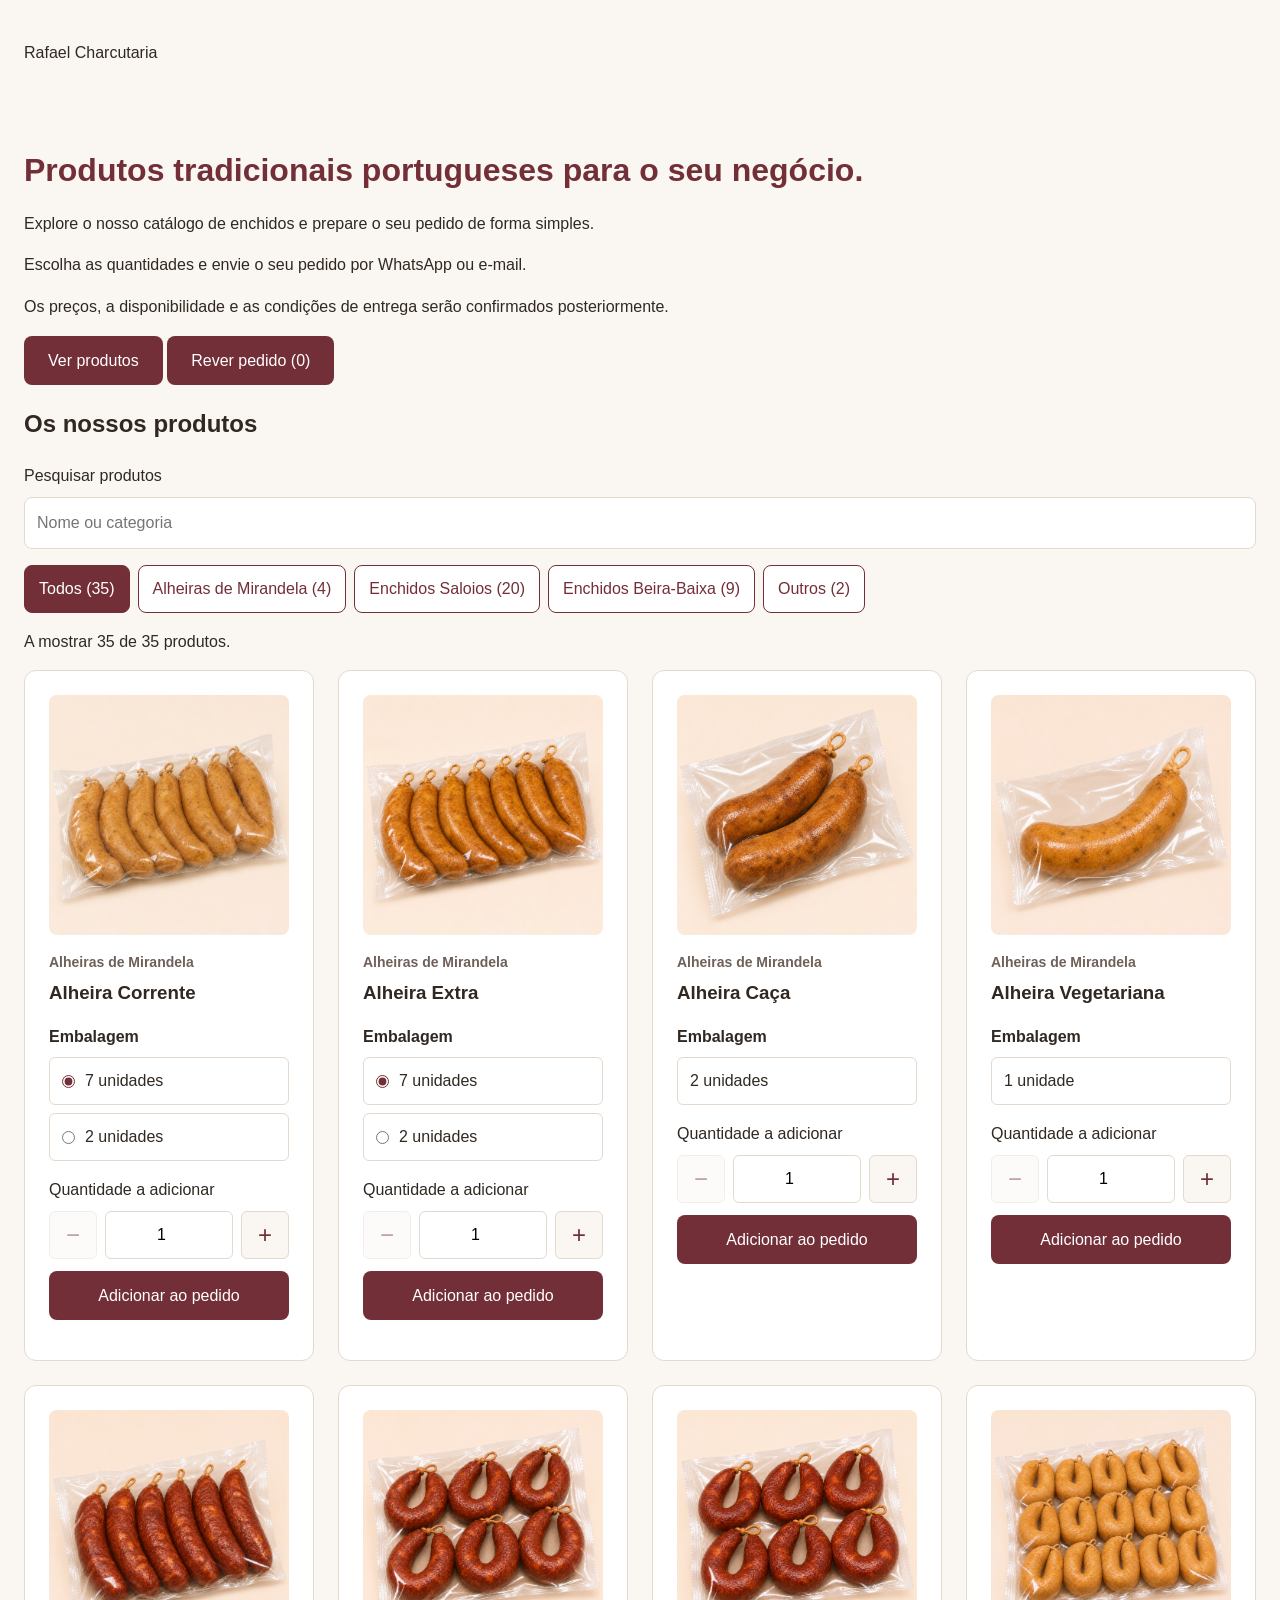
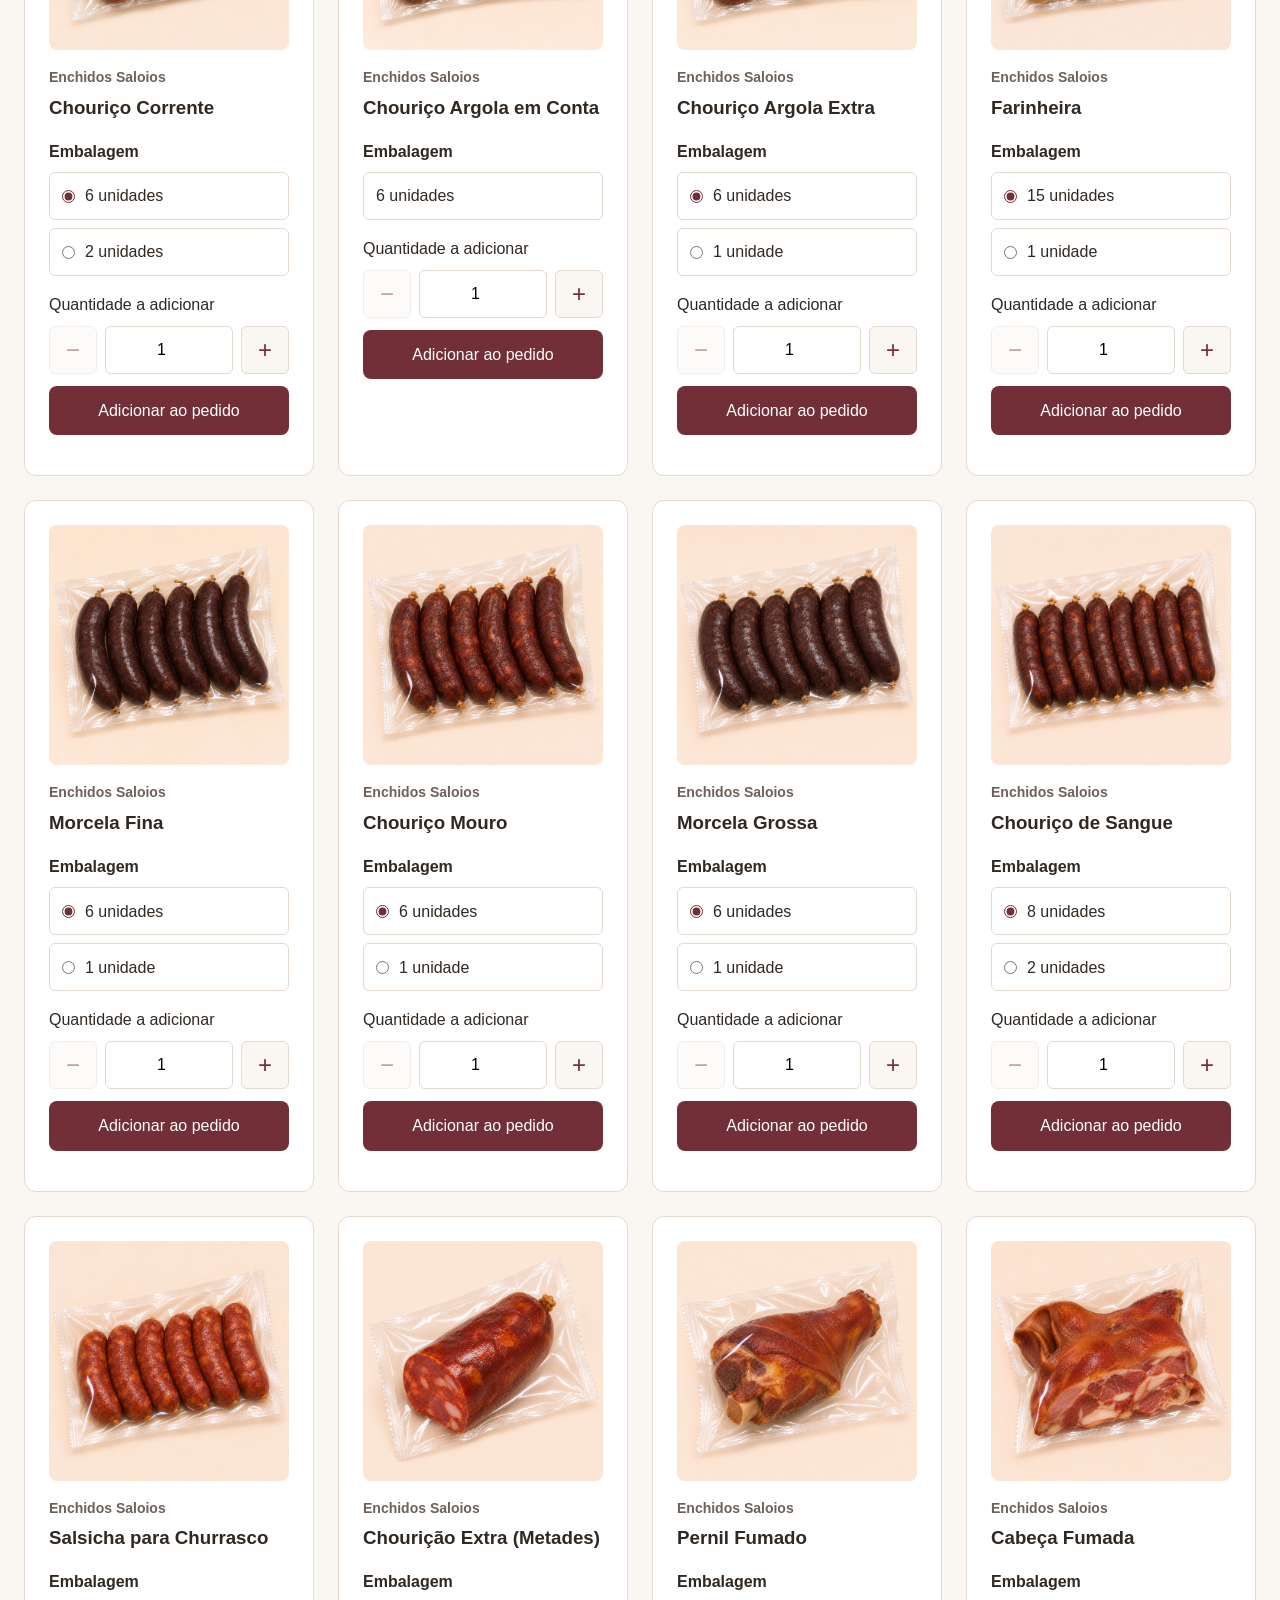
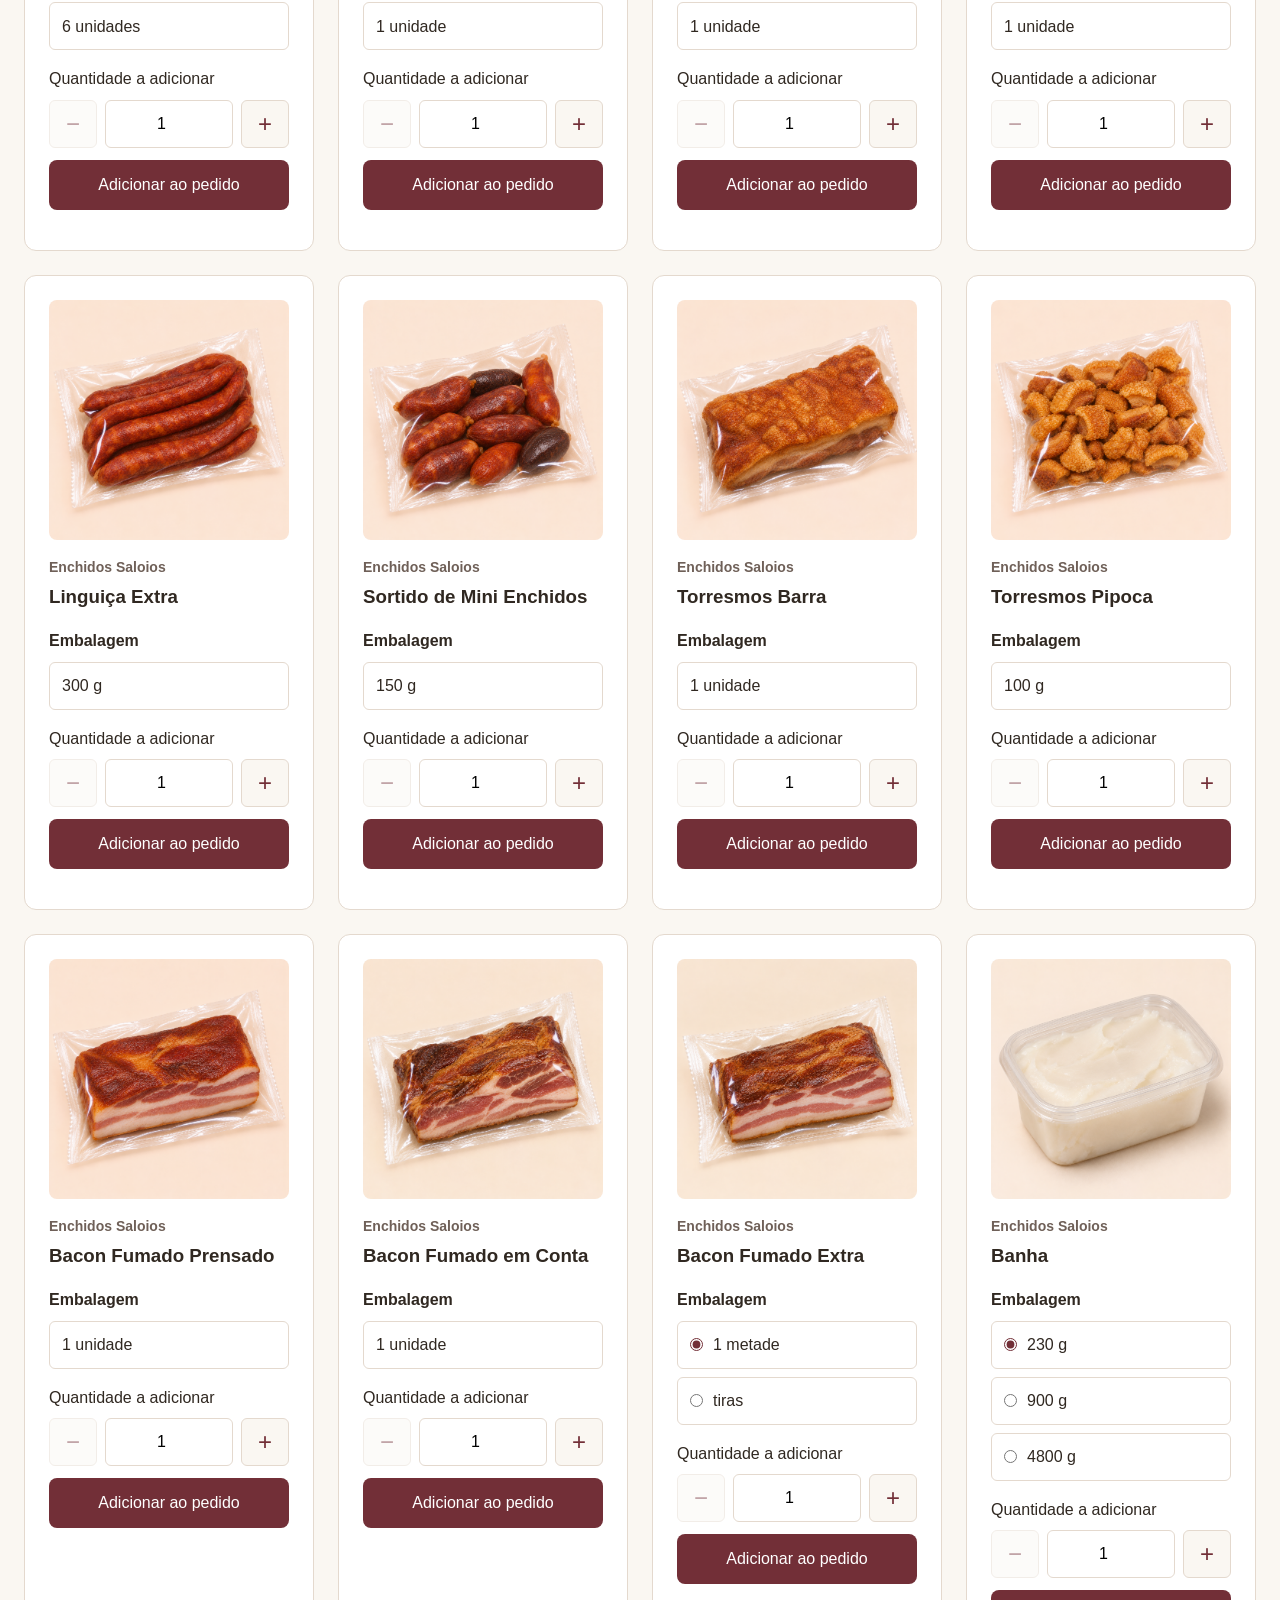
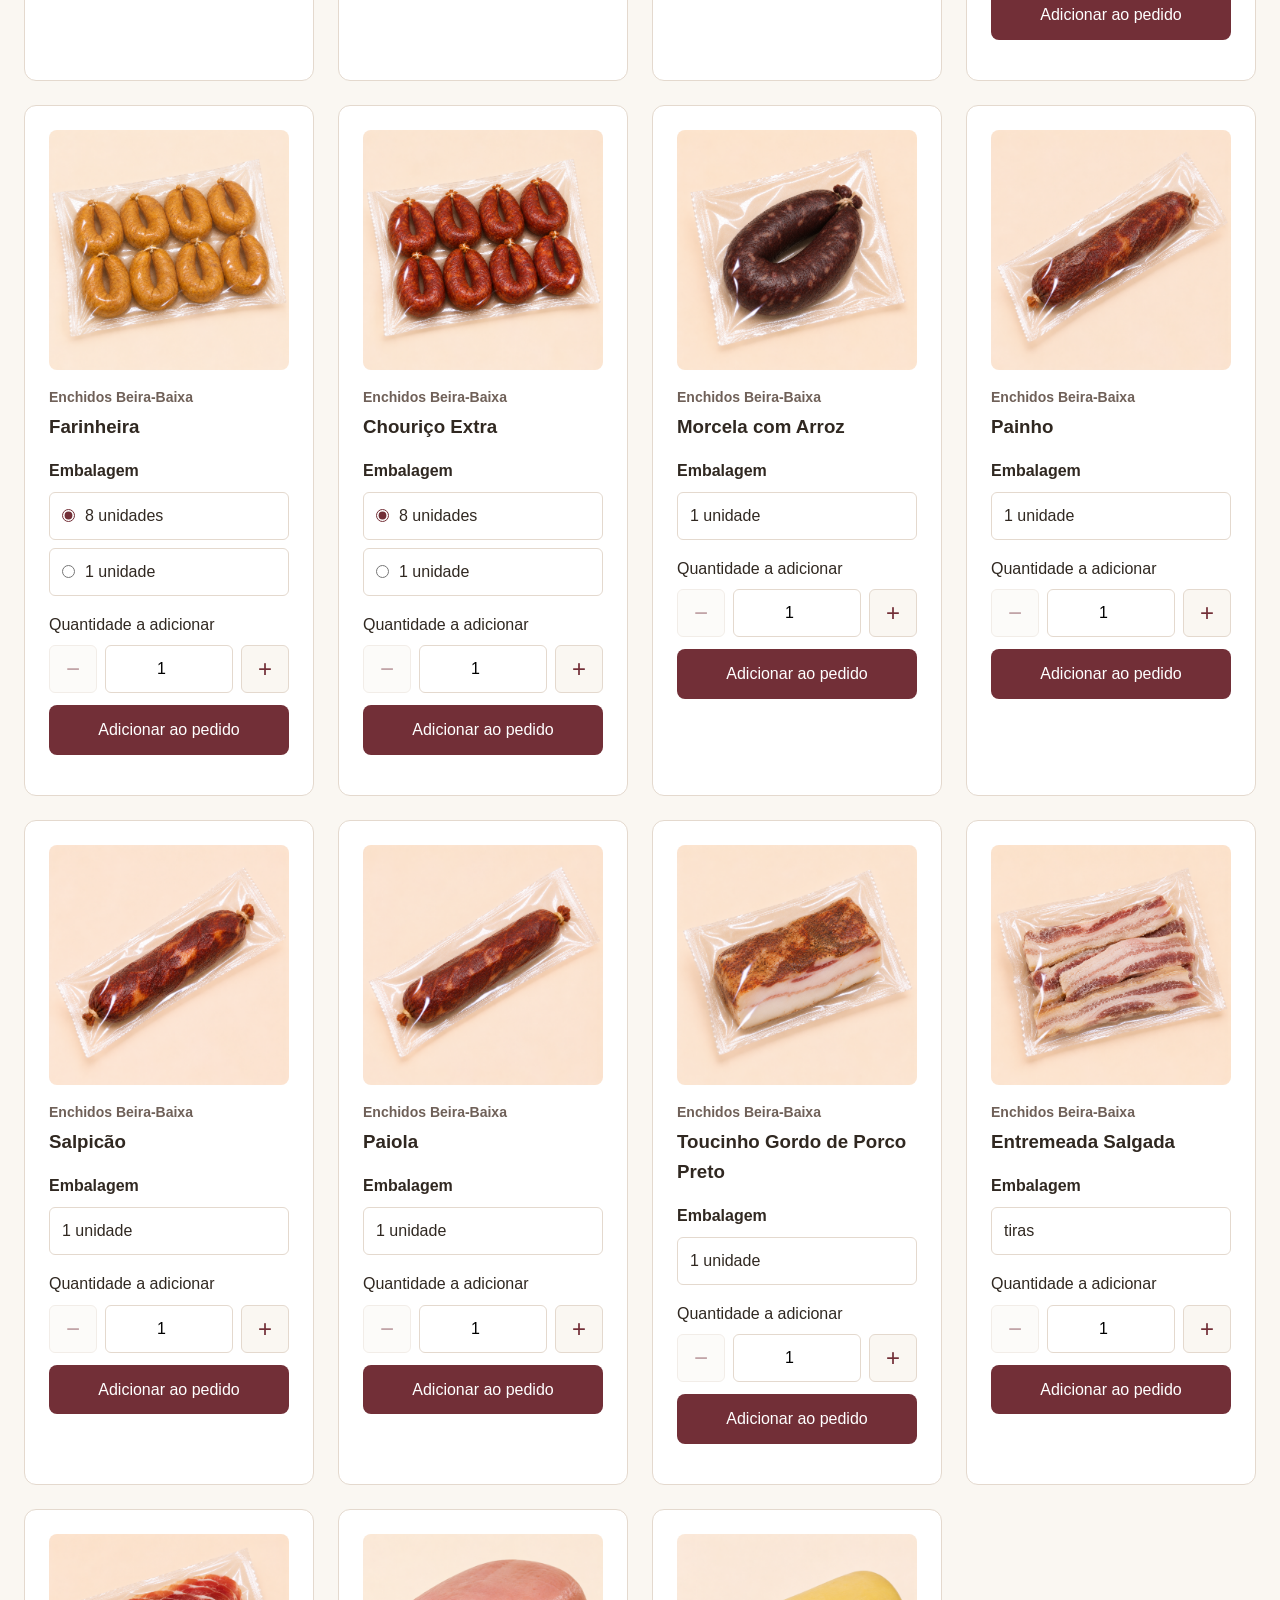
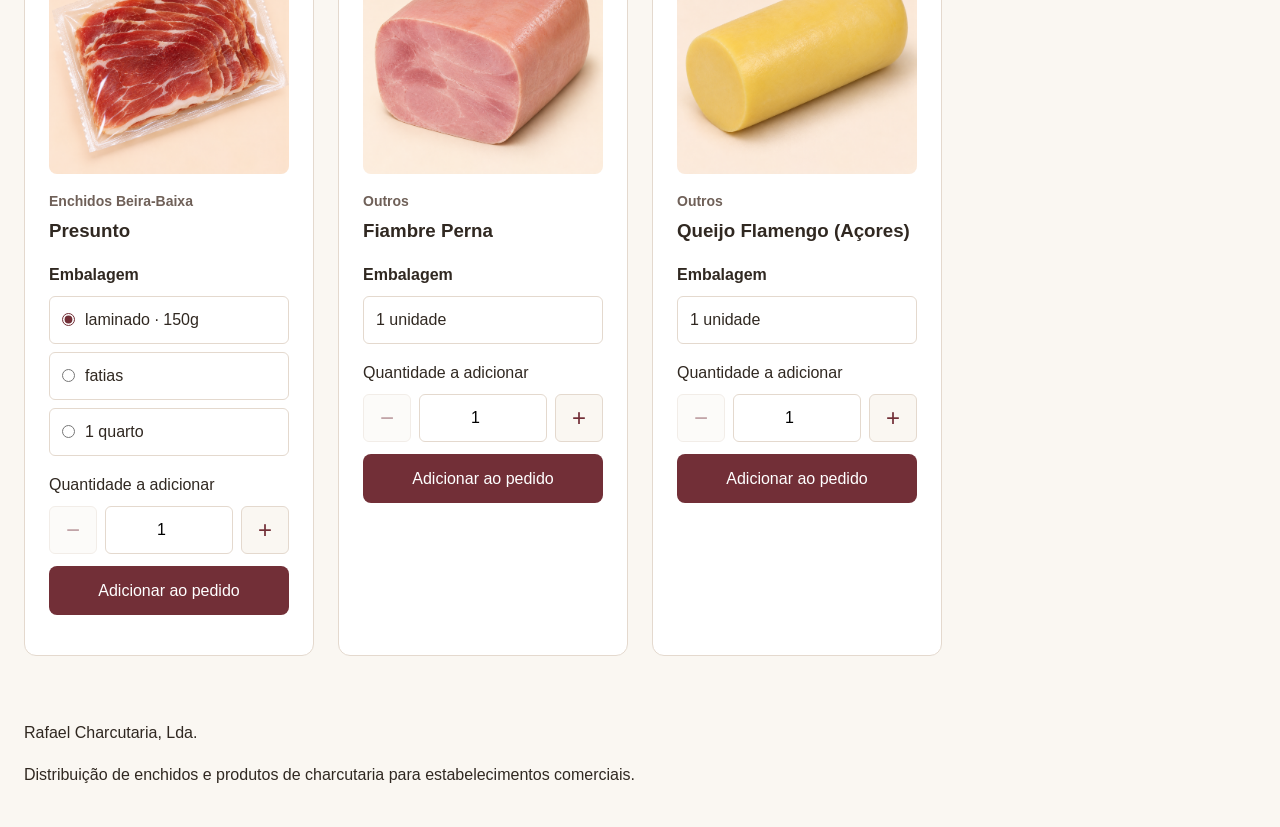
==== index.html @ 8f87527b "add initial product catalogue and cart Add product search, category filters, packaging selection, an" ====
<!DOCTYPE html>
<html lang="pt-PT">
	<head>
		<meta charset="UTF-8">
		<meta name="viewport" content="width=device-width, initial-scale=1">

		<title>Rafael Charcutaria</title>

		<link rel="stylesheet" href="style.css">
		<script src="main.js" defer></script>
	</head>

	<body>
		<header>
			<p>Rafael Charcutaria</p>
		</header>

		<main>
			<h1>Produtos tradicionais portugueses para o seu negócio.</h1>

			<p>
				Explore o nosso catálogo de enchidos e prepare
				o seu pedido de forma simples.
			</p>

			<p>Escolha as quantidades e envie o seu pedido por WhatsApp ou e-mail.</p>
			<p>Os preços, a disponibilidade e as condições de entrega serão confirmados posteriormente.</p>

			<a class="button" href="#produtos">Ver produtos</a>
			<a id="cart-link" class="button" href="cart.html">Rever pedido</a>

			<section id="produtos">
				<h2>Os nossos produtos</h2>

				<div class="catalogue-search">
					<label for="product-search">Pesquisar produtos</label>
					<input
						id="product-search"
						type="search"
						placeholder="Nome ou categoria"
					>
				</div>

				<div
					id="category-filters"
					class="category-filters"
					role="group"
					aria-label="Categorias de produtos"
				>
					<button type="button" data-category="" aria-pressed=true>
						Todos
					</button>
					<button type="button" data-category="Alheiras de Mirandela" aria-pressed=false>
						Alheiras de Mirandela
					</button>
					<button type="button" data-category="Enchidos Saloios" aria-pressed=false>
						Enchidos Saloios
					</button>
					<button type="button" data-category="Enchidos Beira-Baixa" aria-pressed=false>
						Enchidos Beira-Baixa
					</button>
					<button type="button" data-category="Outros" aria-pressed=false>
						Outros
					</button>
				</div>

				<p id="catalogue-results" role="status"></p>

				<p id="cart-feedback" role="status"></p>

				<div class="product-grid">
					<template id="product-card-template">
						<article class="product-card">
							<img width="1254" height="1254">

							<p class="product-category"></p>
							<h3></h3>

							<fieldset class="product-formats">
								<legend>Embalagem</legend>
								<div class="format-options"></div>
							</fieldset>

							<div class="product-actions">
								<div class="quantity-control">
									<label for="quantidade-produto">Quantidade a adicionar</label>

									<div class="quantity-stepper">
										<button
											class="quantity-button quantity-decrease"
											type="button"
											aria-label="Diminuir quantidade"
										>
											−
										</button>

										<input
											id="quantidade-produto"
											type="number"
											min="1"
											step="1"
											value="1"
											required
										>

										<button
											class="quantity-button quantity-increase"
											type="button"
											aria-label="Aumentar quantidade"
										>
											+
										</button>
									</div>
								</div>

								<button
									class="button add-to-cart"
									type="button"
									disabled
								>
									Adicionar ao pedido
								</button>
							</div>

							<p class="product-feedback" role="status"></p>
						</article>
					</template>
				</div>
			</section>
		</main>

		<footer>
			<p>Rafael Charcutaria, Lda.</p>
			<p>
				Distribuição de enchidos e produtos de charcutaria
				para estabelecimentos comerciais.
			</p>
		</footer>
	</body>
</html>
---- style.css ----
body {
	margin: 0;
	background-color: #faf7f2;
	color: #302821;
	font-family: Arial, sans-serif;
	line-height: 1.6;
}

header,
main,
footer {
	padding: 24px;
}

h1 {
	color: #722f37;
	line-height: 1.2;
}

.button {
	display: inline-block;
	padding: 12px 24px;
	background-color: #722f37;
	color: #ffffff;
	border-radius: 8px;
	text-decoration: none;
	border: none;
	font: inherit;
	cursor: pointer;
}

.button:not(:disabled):hover {
	background-color: #57232a;
}

.button:focus-visible {
	outline: 3px solid #722f37;
	outline-offset: 4px;
}

.button:disabled {
	opacity: 0.5;
	cursor: default;
}

.catalogue-search {
	margin: 16px 0;
}

.catalogue-search label {
	display: block;
	margin-bottom: 8px;
}

#product-search {
	box-sizing: border-box;
	width: 100%;
	padding: 12px;
	border: 1px solid #e4d9ce;
	border-radius: 8px;
	background-color: #ffffff;
	color: inherit;
	font: inherit;
}

.category-filters {
	display: flex;
	flex-wrap: wrap;
	gap: 8px;
}

.category-filters button {
	min-height: 48px;
	padding: 8px 14px;
	border: 1px solid #722f37;
	border-radius: 8px;
	background-color: #ffffff;
	color: #722f37;
	font: inherit;
	cursor: pointer;
}

.category-filters button[aria-pressed="true"] {
	background-color: #722f37;
	color: #ffffff;
}

.category-filters button:focus-visible,
#product-search:focus-visible {
	outline: 3px solid #722f37;
	outline-offset: 3px;
}

.product-card[hidden] {
	display:none;
}

.product-grid {
	display: grid;
	gap: 24px;
	grid-template-columns: repeat(auto-fit, minmax(240px, 1fr));
}

.product-card {
	padding: 24px;
	background-color: #ffffff;
	border: 1px solid #e4d9ce;
	border-radius: 12px;
}

.product-card img {
	display: block;
	width: 100%;
	height: auto;
	border-radius: 8px;
}

.product-category {
	margin: 16px 0 4px;
	color: #6f6058;
	font-size: 14px;
	font-weight: 600;
}

.product-card h3 {
	margin: 0 0 8px;
}

.product-formats {
	margin: 16px 0;
	padding: 0;
	border: none;
}

.product-formats legend {
	margin-bottom: 8px;
	padding: 0;
	font-weight: 600;
}

.format-options {
	display: grid;
	gap: 8px;
}

.format-option {
	display: flex;
	align-items: center;
	gap: 10px;
	min-height: 48px;
	padding: 8px 12px;
	box-sizing: border-box;
	border: 1px solid #e4d9ce;
	border-radius: 6px;
}

label.format-option {
	cursor: pointer;
}

.format-option input {
	margin: 0;
	flex-shrink: 0;
	accent-color: #722f37;
}

.product-actions {
	margin-top: 16px;
}

.quantity-control label {
	display: block;
	margin-bottom: 8px;
}

.quantity-stepper {
	display: flex;
	align-items: center;
	gap: 8px;
}

.quantity-button {
	width: 48px;
	height: 48px;
	flex-shrink: 0;
	border: 1px solid #e4d9ce;
	border-radius: 6px;
	background-color: #faf7f2;
	color: #722f37;
	font-size: 24px;
	cursor: pointer;
}

.quantity-button:disabled {
	opacity: 0.45;
	cursor: default;
}

.quantity-control input {
	box-sizing: border-box;
	flex: 1;
	min-width: 0;
	height: 48px;
	padding: 8px;
	border: 1px solid #e4d9ce;
	border-radius: 6px;
	font: inherit;
	text-align: center;
	appearance: textfield;
}

.add-to-cart {
	width: 100%;
	margin-top: 12px;
}

.order-summary {
	margin-top: 48px;
	padding: 24px;
	background-color: #ffffff;
	border: 1px solid #e4d9ce;
	border-radius: 12px;
}

.order-summary li {
	margin-bottom: 12px;
}

#order-items {
	list-style: none;
	padding: 0;
	margin: 24px 0;
}

.order-item {
	display: grid;
	grid-template-columns: 64px minmax(0, 1fr);
	gap: 16px;
	padding-bottom: 16px;
	border-bottom: 1px solid #e4d9ce;
}

.order-image {
	width: 64px;
	height: 64px;
	object-fit: contain;
	border-radius: 8px;
}

.order-details h2 {
	margin: 0 0 4px;
	font-size: 18px;
}

.order-details p {
	margin: 0 0 8px;
}

.order-category {
	color: #6f6058;
	font-size: 14px;
}

.order-remove {
	min-height: 14px;
	padding: 8px 12px;
	border: 1px solid #722f37;
	border-radius: 6px;
	background-color: #ffffff;
	color: #722f37;
	font: inherit;
	cursor: pointer;
}
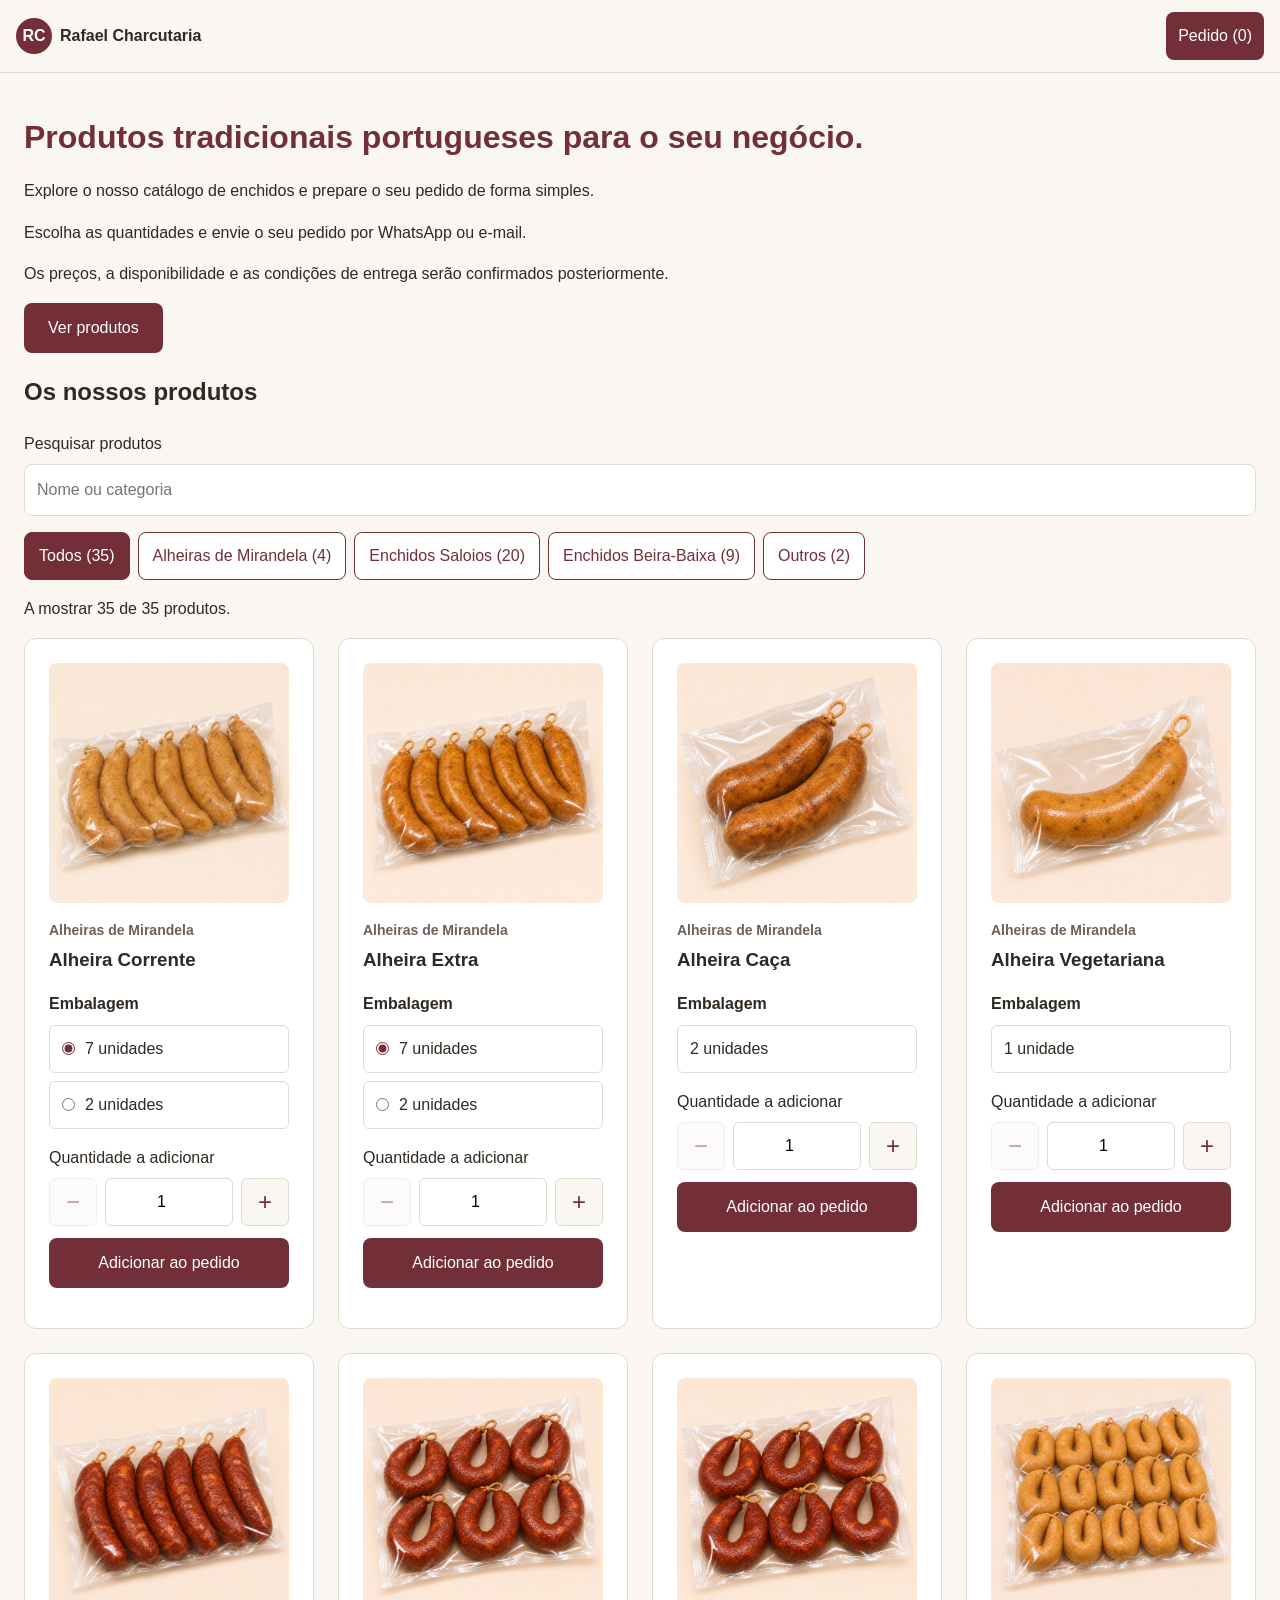
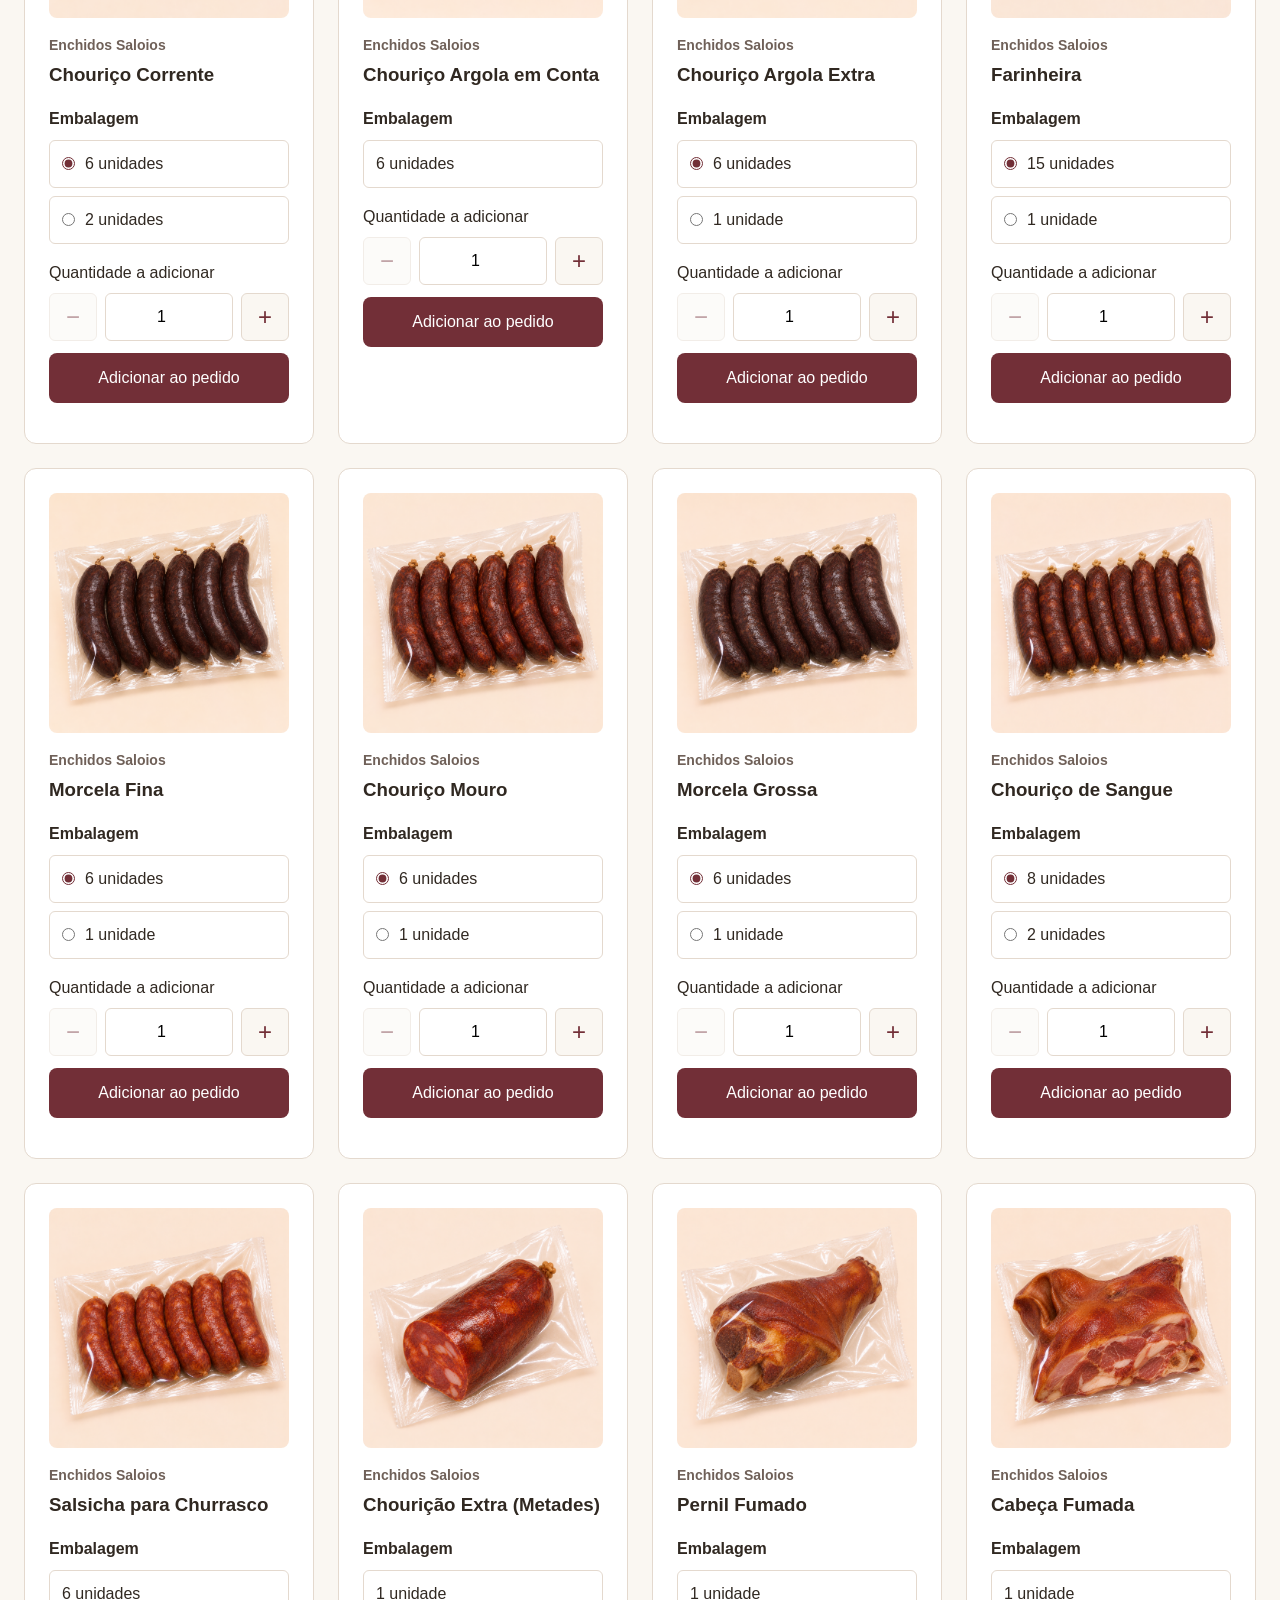
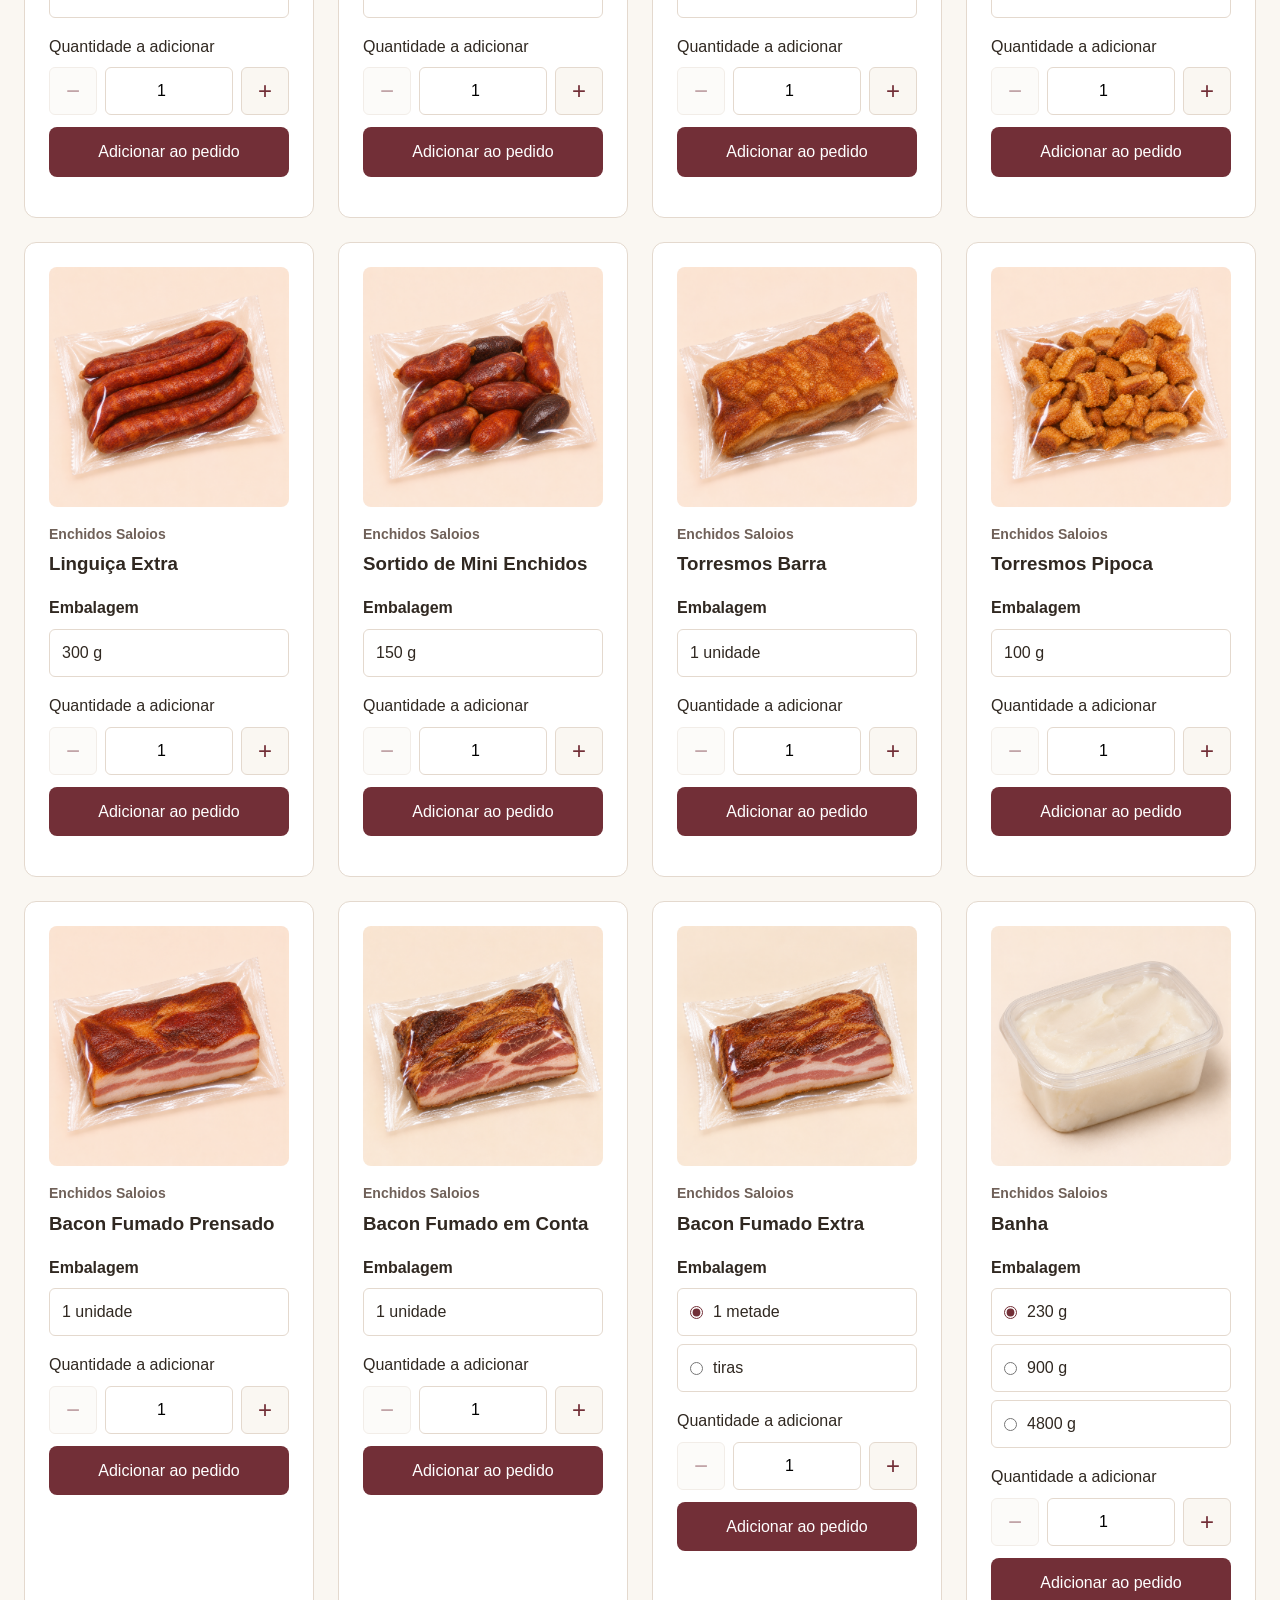
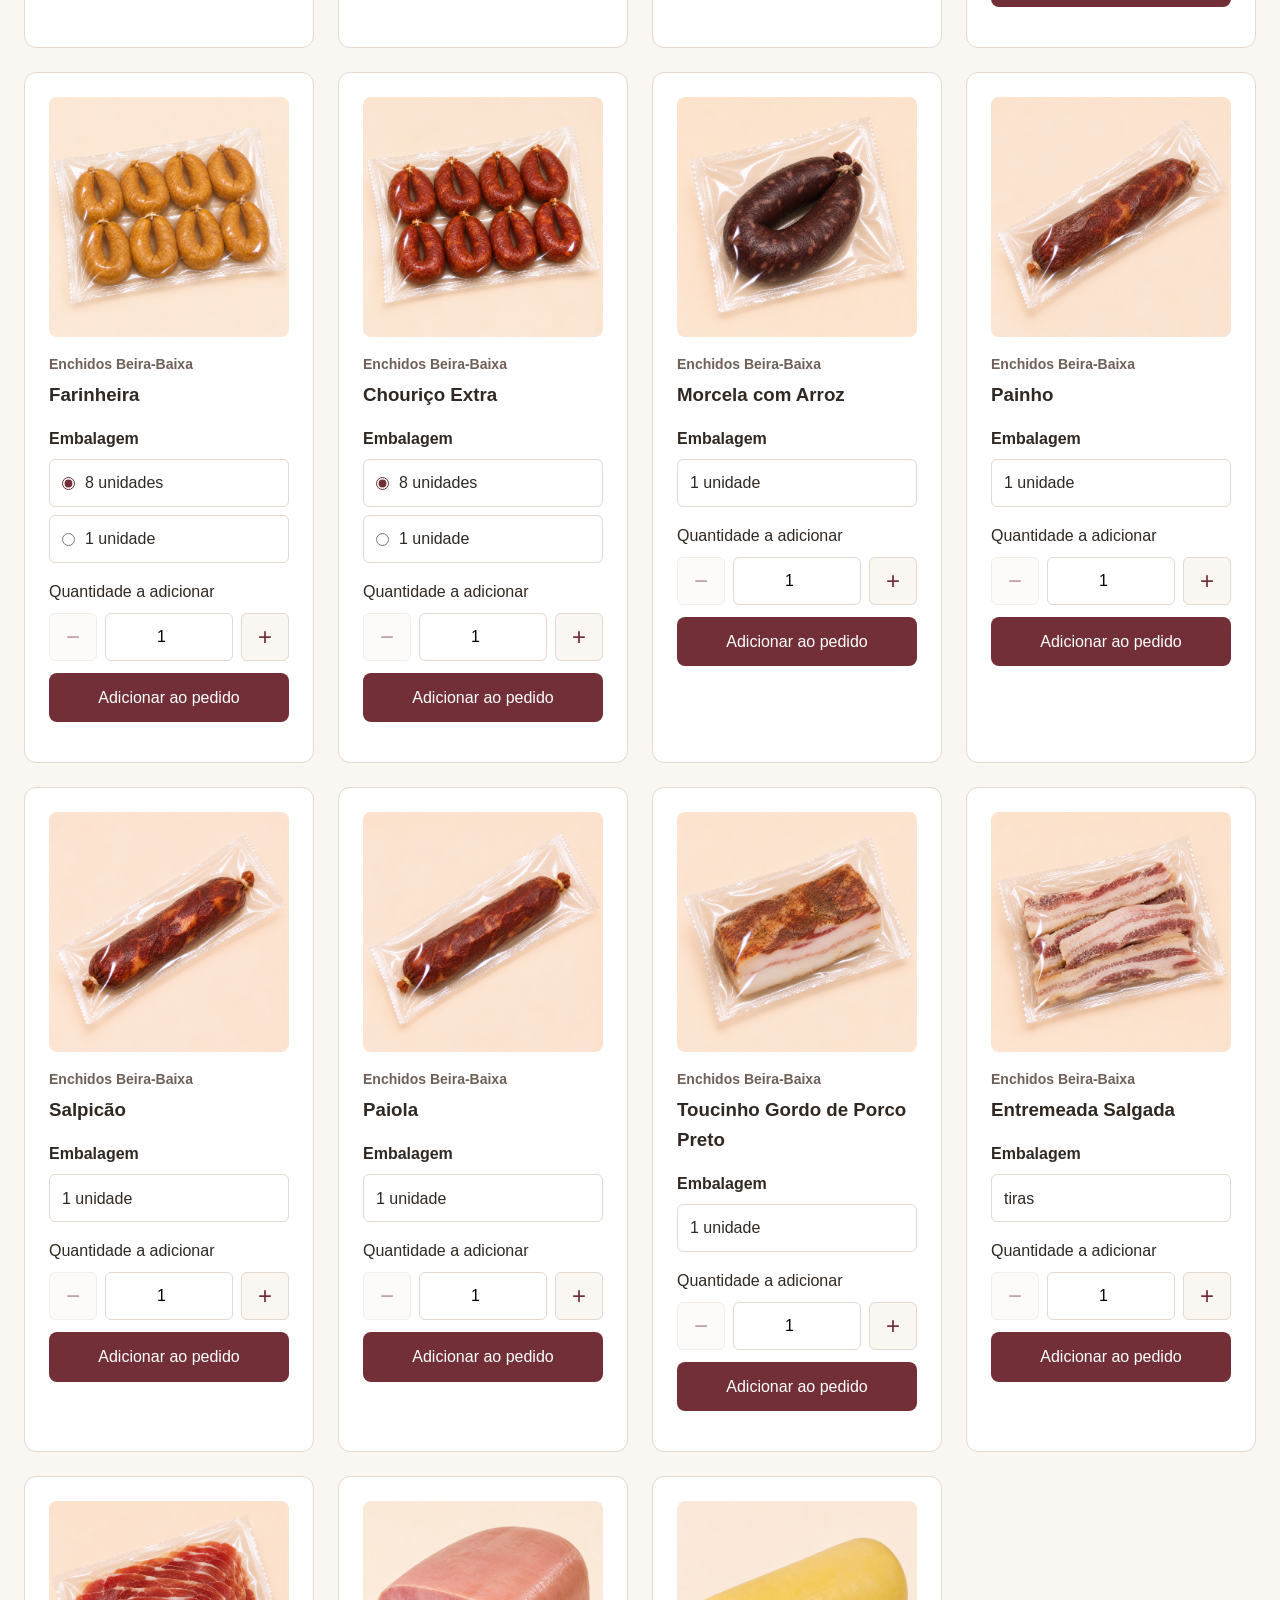
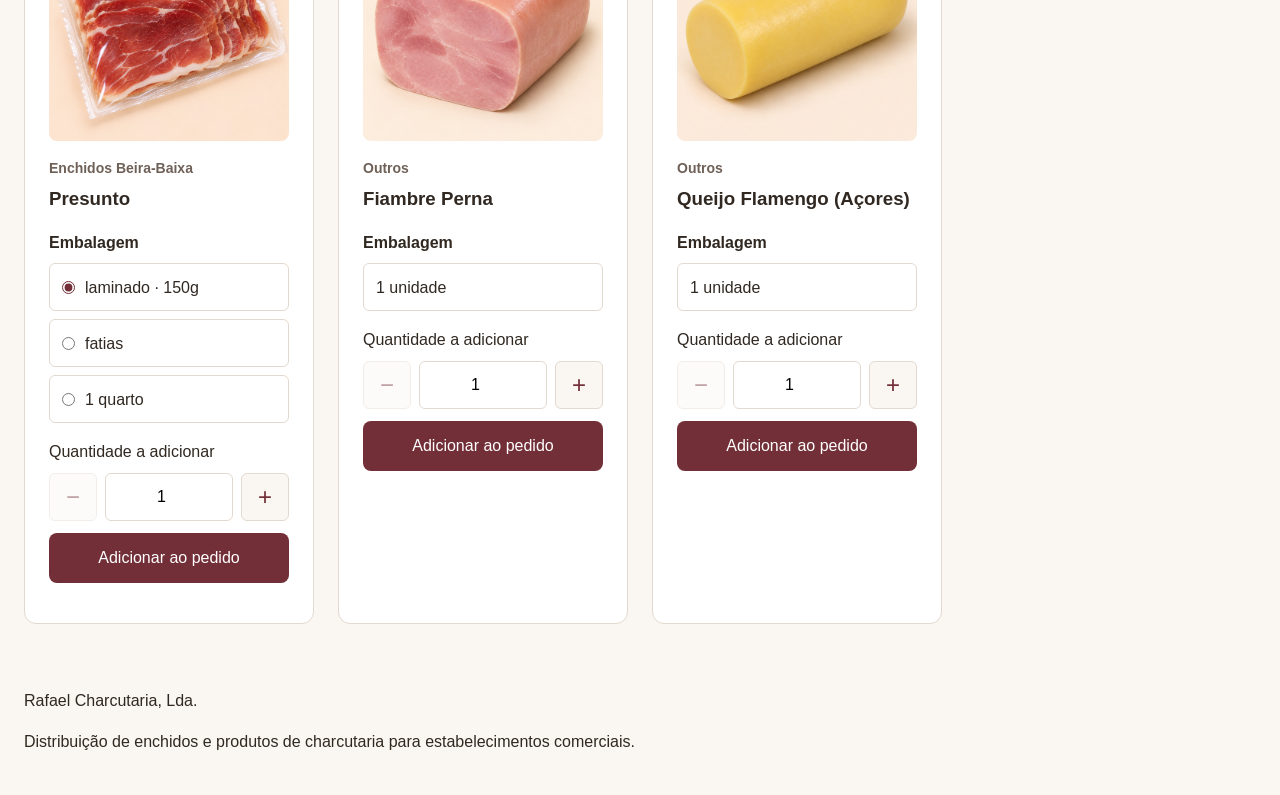
==== commit e66aea5a: "add sticky header Add a shared sticky header with homepage navigation and order counter." ====
--- a/index.html
+++ b/index.html
@@ -10,9 +10,16 @@
 		<script src="main.js" defer></script>
 	</head>
 
-	<body>
-		<header>
-			<p>Rafael Charcutaria</p>
+	<body id="top">
+		<header class="site-header">
+			<a class="site-brand" href="#top">
+				<span class="brand-mark" aria-hidden="true">RC</span>
+				<span>Rafael Charcutaria</span>
+			</a>
+
+			<a id="cart-link" class="button header-cart" href="cart.html">
+				Pedido
+			</a>
 		</header>
 
 		<main>
@@ -27,7 +34,6 @@
 			<p>Os preços, a disponibilidade e as condições de entrega serão confirmados posteriormente.</p>
 
 			<a class="button" href="#produtos">Ver produtos</a>
-			<a id="cart-link" class="button" href="cart.html">Rever pedido</a>
 
 			<section id="produtos">
 				<h2>Os nossos produtos</h2>
--- a/style.css
+++ b/style.css
@@ -43,6 +43,66 @@
 	cursor: default;
 }
 
+.site-header {
+	position: sticky;
+	top: 0;
+	z-index: 20;
+	display: flex;
+	align-items: center;
+	justify-content: space-between;
+	gap: 12px;
+	padding: 12px 16px;
+	background-color: #faf7f2;
+	border-bottom: 1px solid #e4d9ce;
+}
+
+.site-brand {
+	display: flex;
+	align-items: center;
+	gap: 8px;
+	min-width: 0;
+	color: #302821;
+	font-weight: 700;
+	line-height: 1.2;
+	text-decoration: none;
+}
+
+.brand-mark {
+	display: grid;
+	place-items: center;
+	width: 36px;
+	height: 36px;
+	flex-shrink: 0;
+	border-radius: 50%;
+	background-color: #722f37;
+	color: #ffffff;
+}
+
+.header-cart {
+	display: inline-flex;
+	align-items: center;
+	min-height: 48px;
+	box-sizing: border-box;
+	padding: 10px 12px;
+	flex-shrink: 0;
+	white-space: nowrap;
+}
+
+.header-cart[aria-current="page"] {
+	text-decoration: underline;
+	text-underline-offset: 4px;
+}
+
+.site-brand:focus-visible {
+	outline: 3px solid #722f37;
+	outline-offset: 4px;
+}
+
+#produtos,
+#pedido {
+	scroll-margin-top: 96px;
+}
+
 .catalogue-search {
 	margin: 16px 0;
 }
@@ -261,8 +321,36 @@
 	font-size: 14px;
 }
 
+.order-actions {
+	grid-column: 1 / -1;
+	display: flex;
+	flex-wrap: wrap;
+	align-items: flex-end;
+	gap: 12px;
+}
+
+.order-quantity-control {
+	width: 168px;
+}
+
+/*
+ * On wider screens, place image, details and actions in one row.
+ * Narrower screens keep the layout defined above this rule.
+ */
+@media (min-width: 800px) {
+	.order-item {
+		grid-template-columns: 64px minmax(0, 1fr) auto;
+		align-items: center;
+	}
+
+	.order-actions {
+		grid-column: auto;
+		flex-wrap: nowrap;
+	}
+}
+
 .order-remove {
-	min-height: 14px;
+	min-height: 48px;
 	padding: 8px 12px;
 	border: 1px solid #722f37;
 	border-radius: 6px;
@@ -271,3 +359,46 @@
 	font: inherit;
 	cursor: pointer;
 }
+
+.order-form {
+	margin: 32px 0;
+}
+
+.form-field {
+	margin-bottom: 16px;
+}
+
+.form-field label {
+	display: block;
+	margin-bottom: 8px;
+}
+
+.form-field input,
+.form-field textarea {
+	box-sizing: border-box;
+	width: 100%;
+	padding: 12px;
+	border: 1px solid #e4d9ce;
+	border-radius: 8px;
+	background-color: #ffffff;
+	color: inherit;
+	font: inherit;
+}
+
+.form-field textarea {
+	resize:vertical;
+}
+
+.remember-details {
+	display: flex;
+	align-items: center;
+	gap: 10px;
+	min-height: 48px;
+	margin: 16px 0;
+}
+
+.checkout-actions {
+	display: flex;
+	flex-wrap: wrap;
+	gap: 12px;
+}
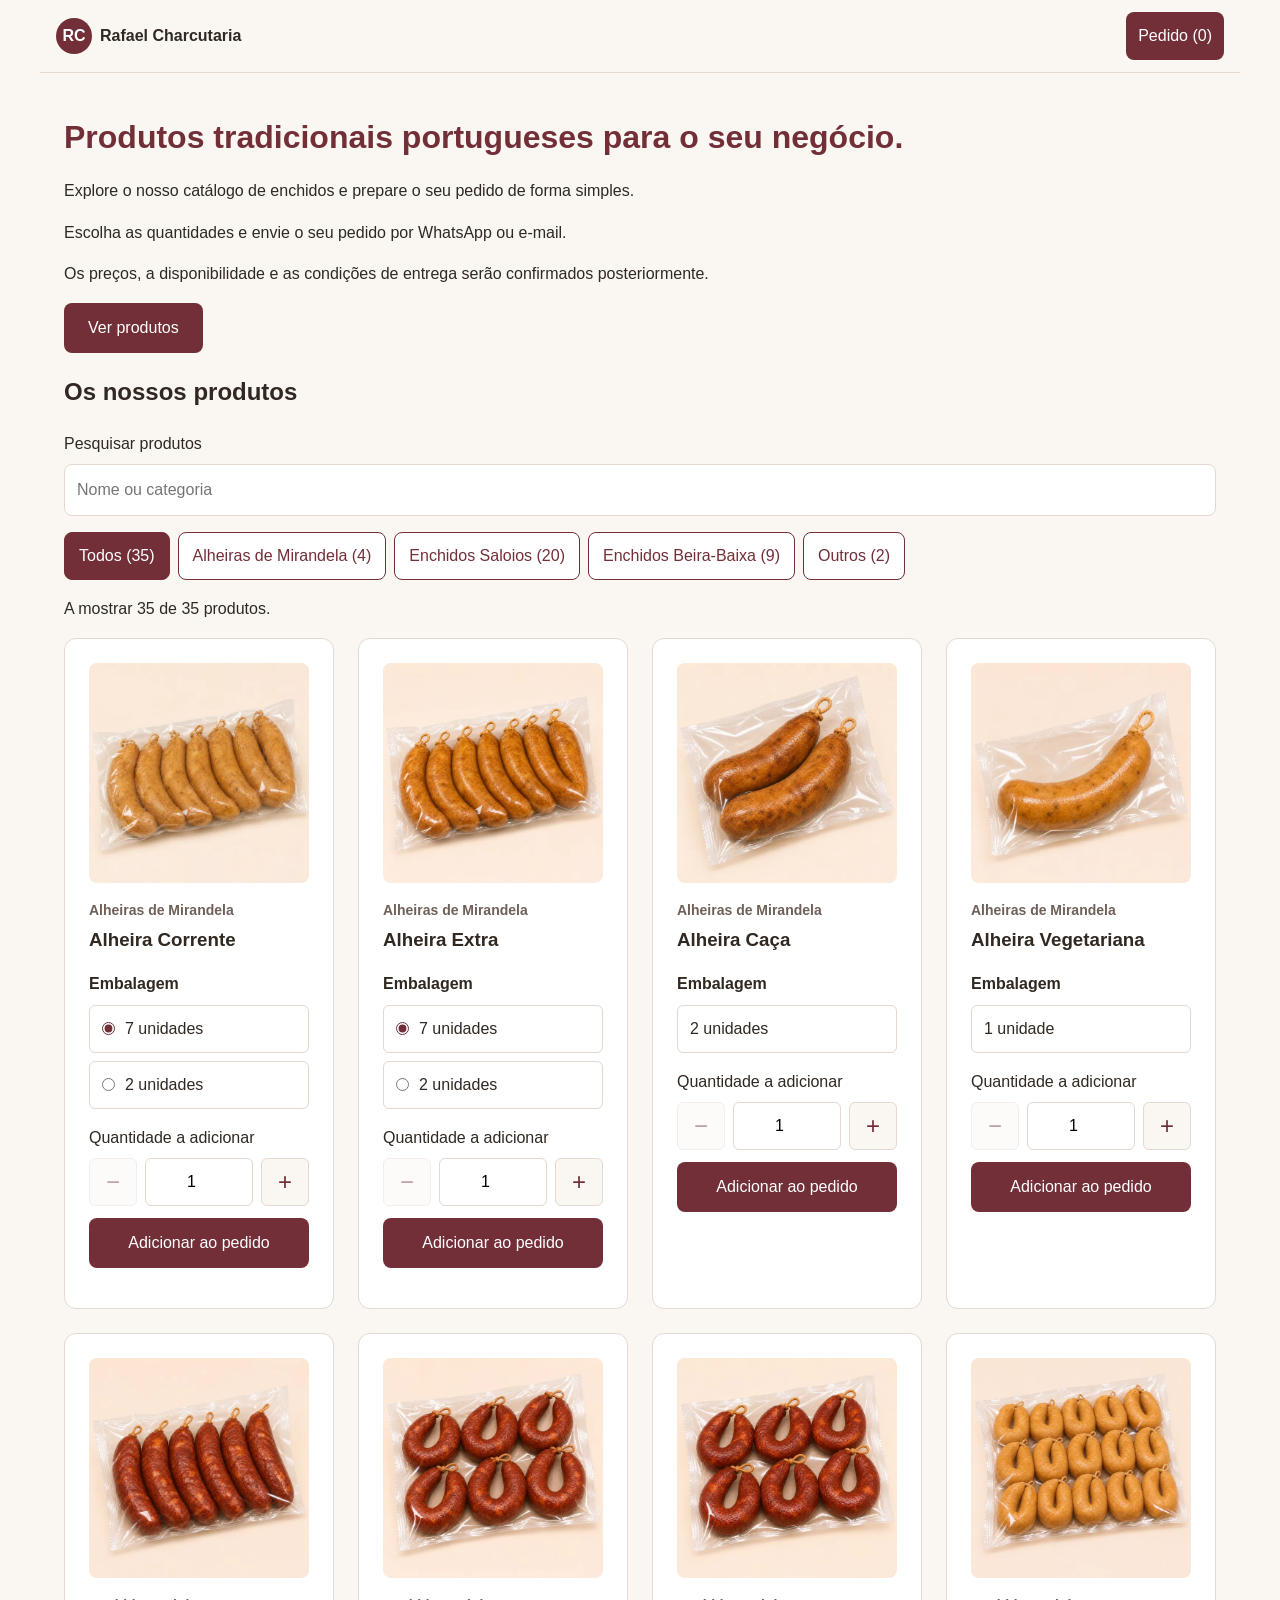
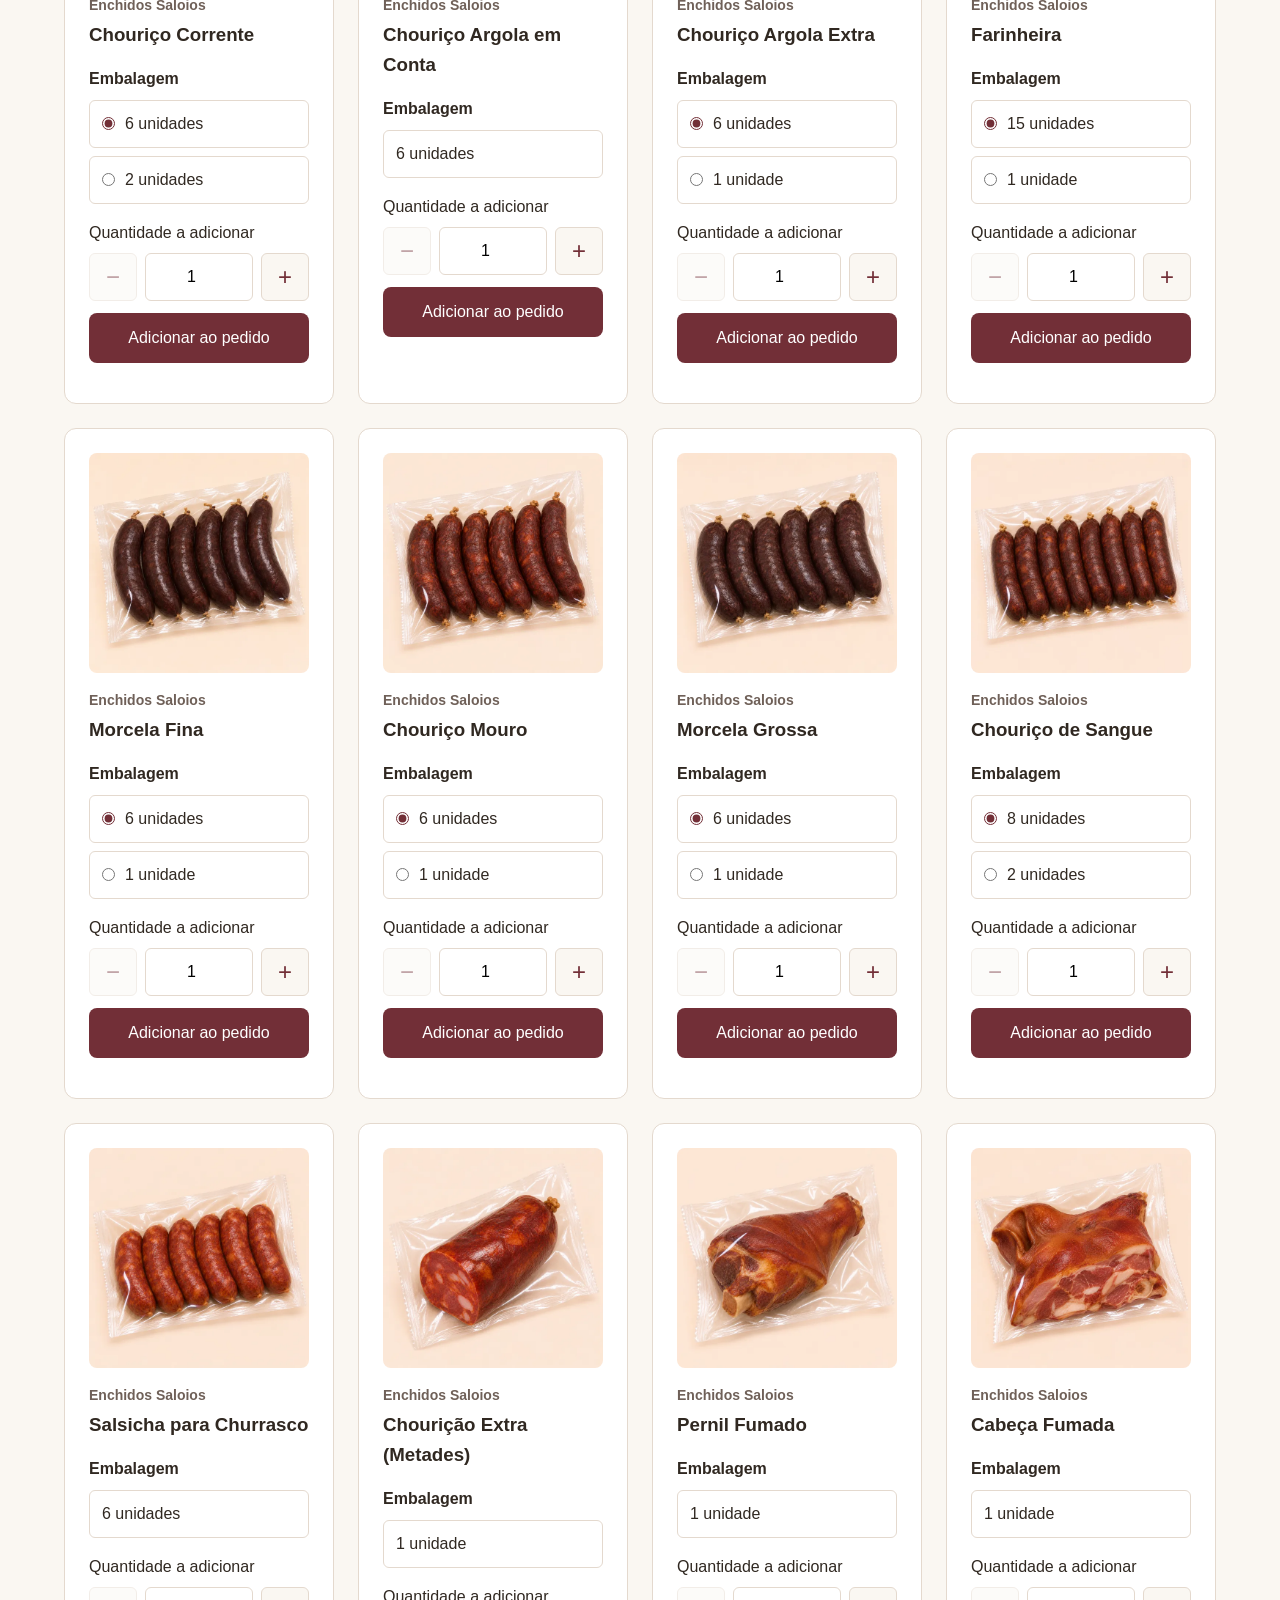
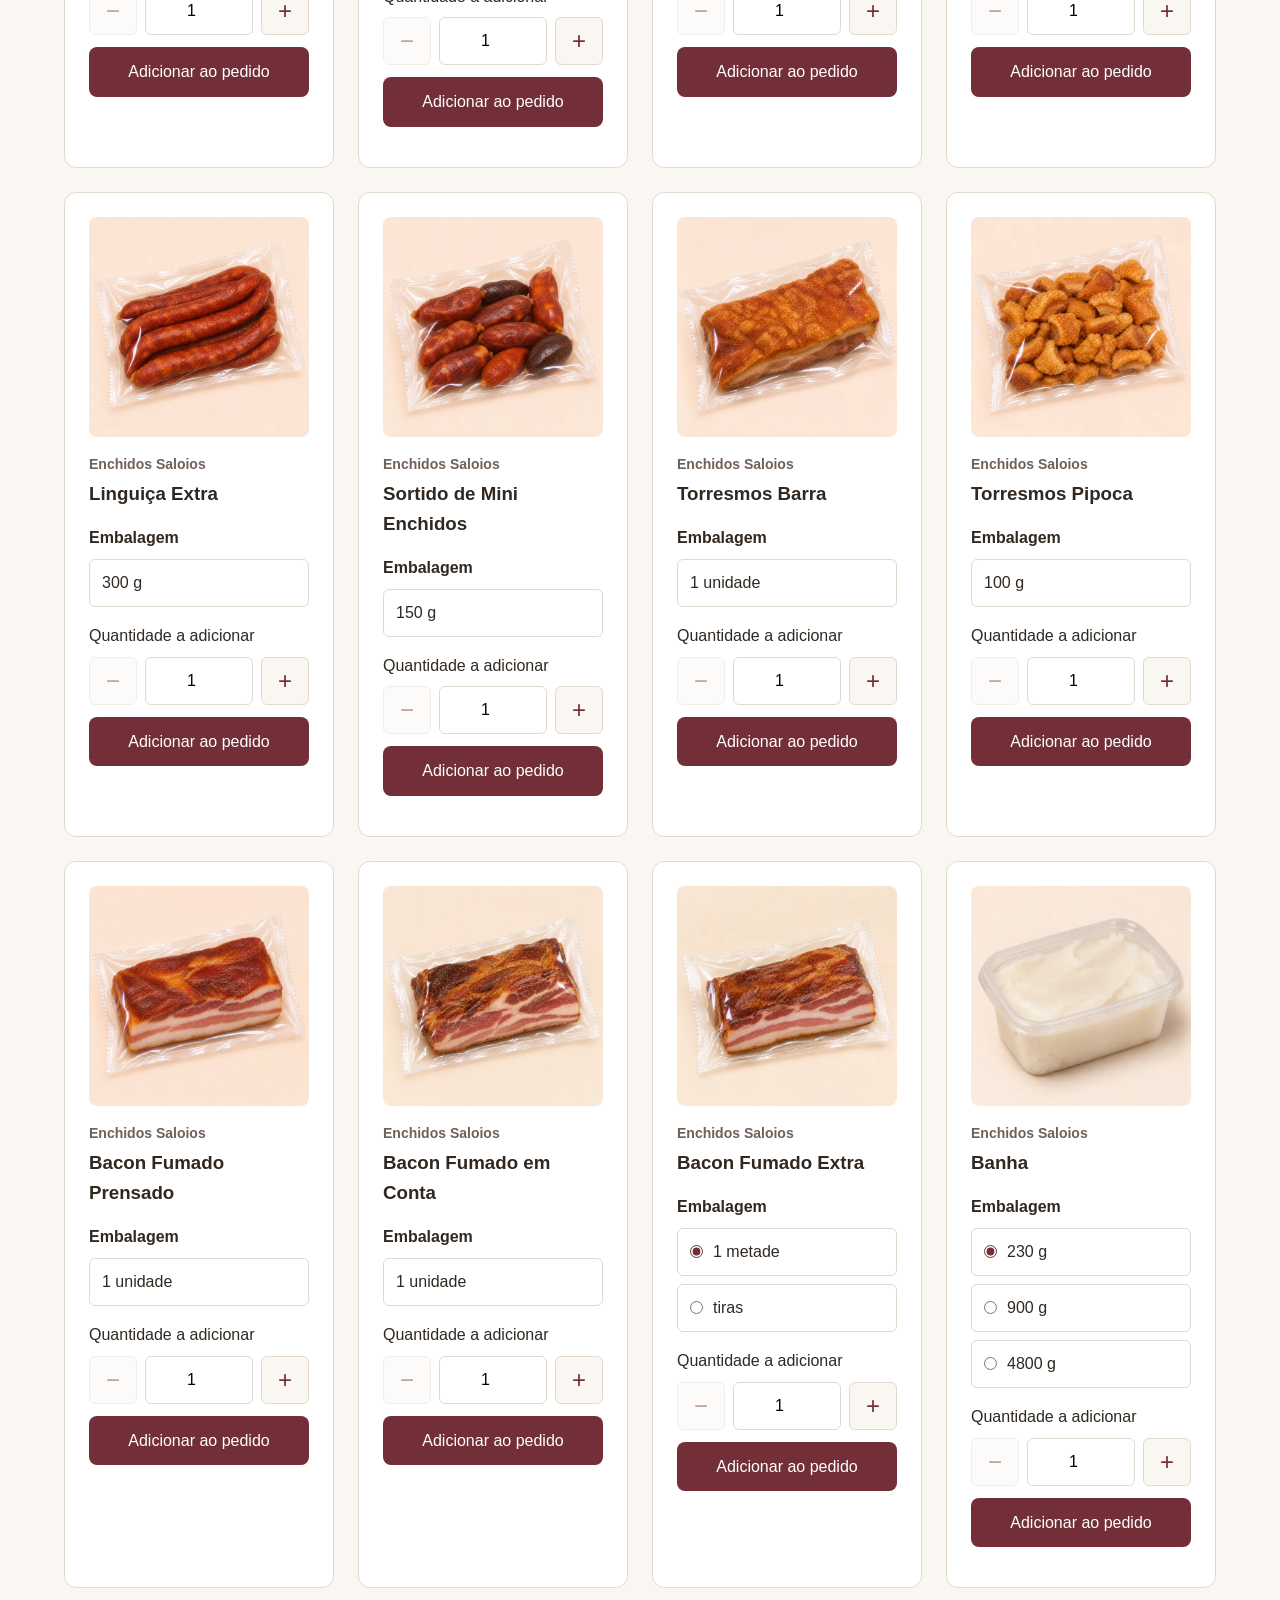
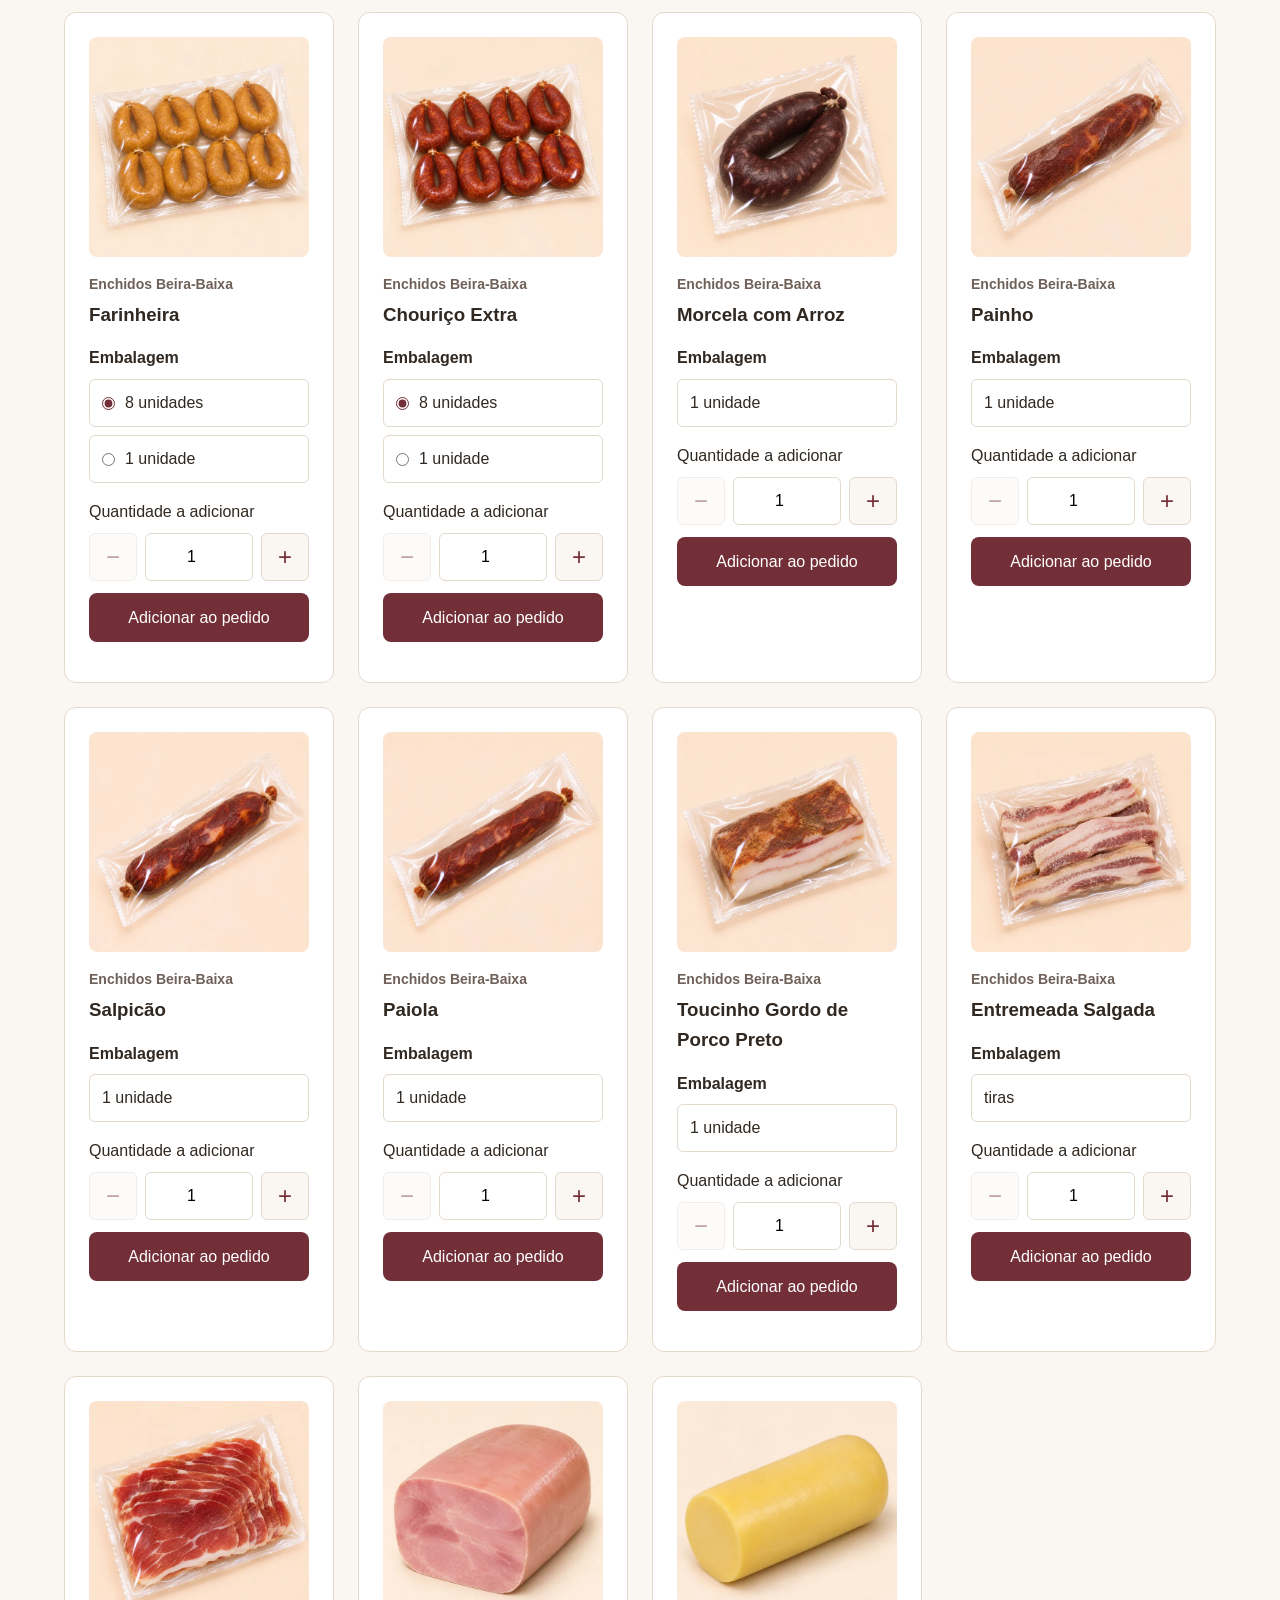
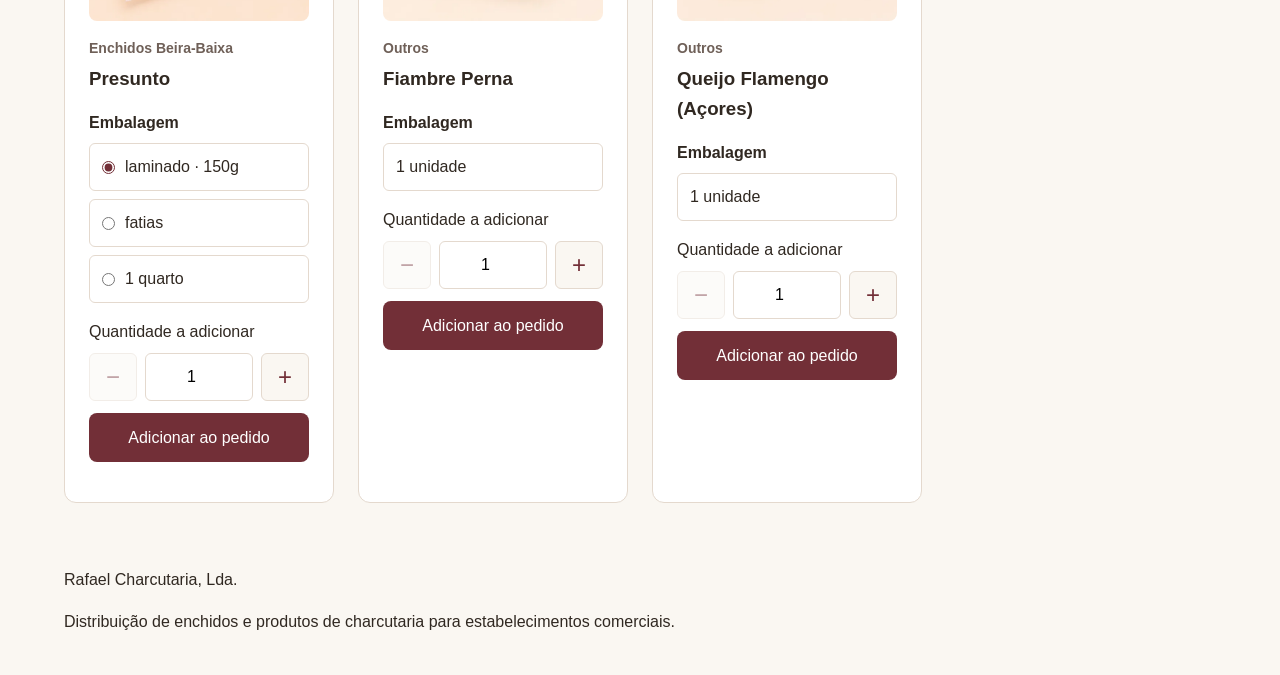
==== commit d71f7e63: "optimise catalogue images Use webp images and lazy loading to reduce downloads and improve loading s" ====
--- a/index.html
+++ b/index.html
@@ -77,7 +77,7 @@
 				<div class="product-grid">
 					<template id="product-card-template">
 						<article class="product-card">
-							<img width="1254" height="1254">
+							<img width="600" height="600" loading="lazy">
 
 							<p class="product-category"></p>
 							<h3></h3>
--- a/style.css
+++ b/style.css
@@ -9,6 +9,9 @@
 header,
 main,
 footer {
+	box-sizing: border-box;
+	max-width: 1200px;
+	margin-inline: auto;
 	padding: 24px;
 }
 
@@ -402,3 +405,15 @@
 	flex-wrap: wrap;
 	gap: 12px;
 }
+
+.checkout-actions .button {
+	display: inline-flex;
+	align-items: center;
+	justify-content: center;
+	gap: 12px;
+}
+
+.button-icon {
+	display: block;
+	flex-shrink: 0;
+}
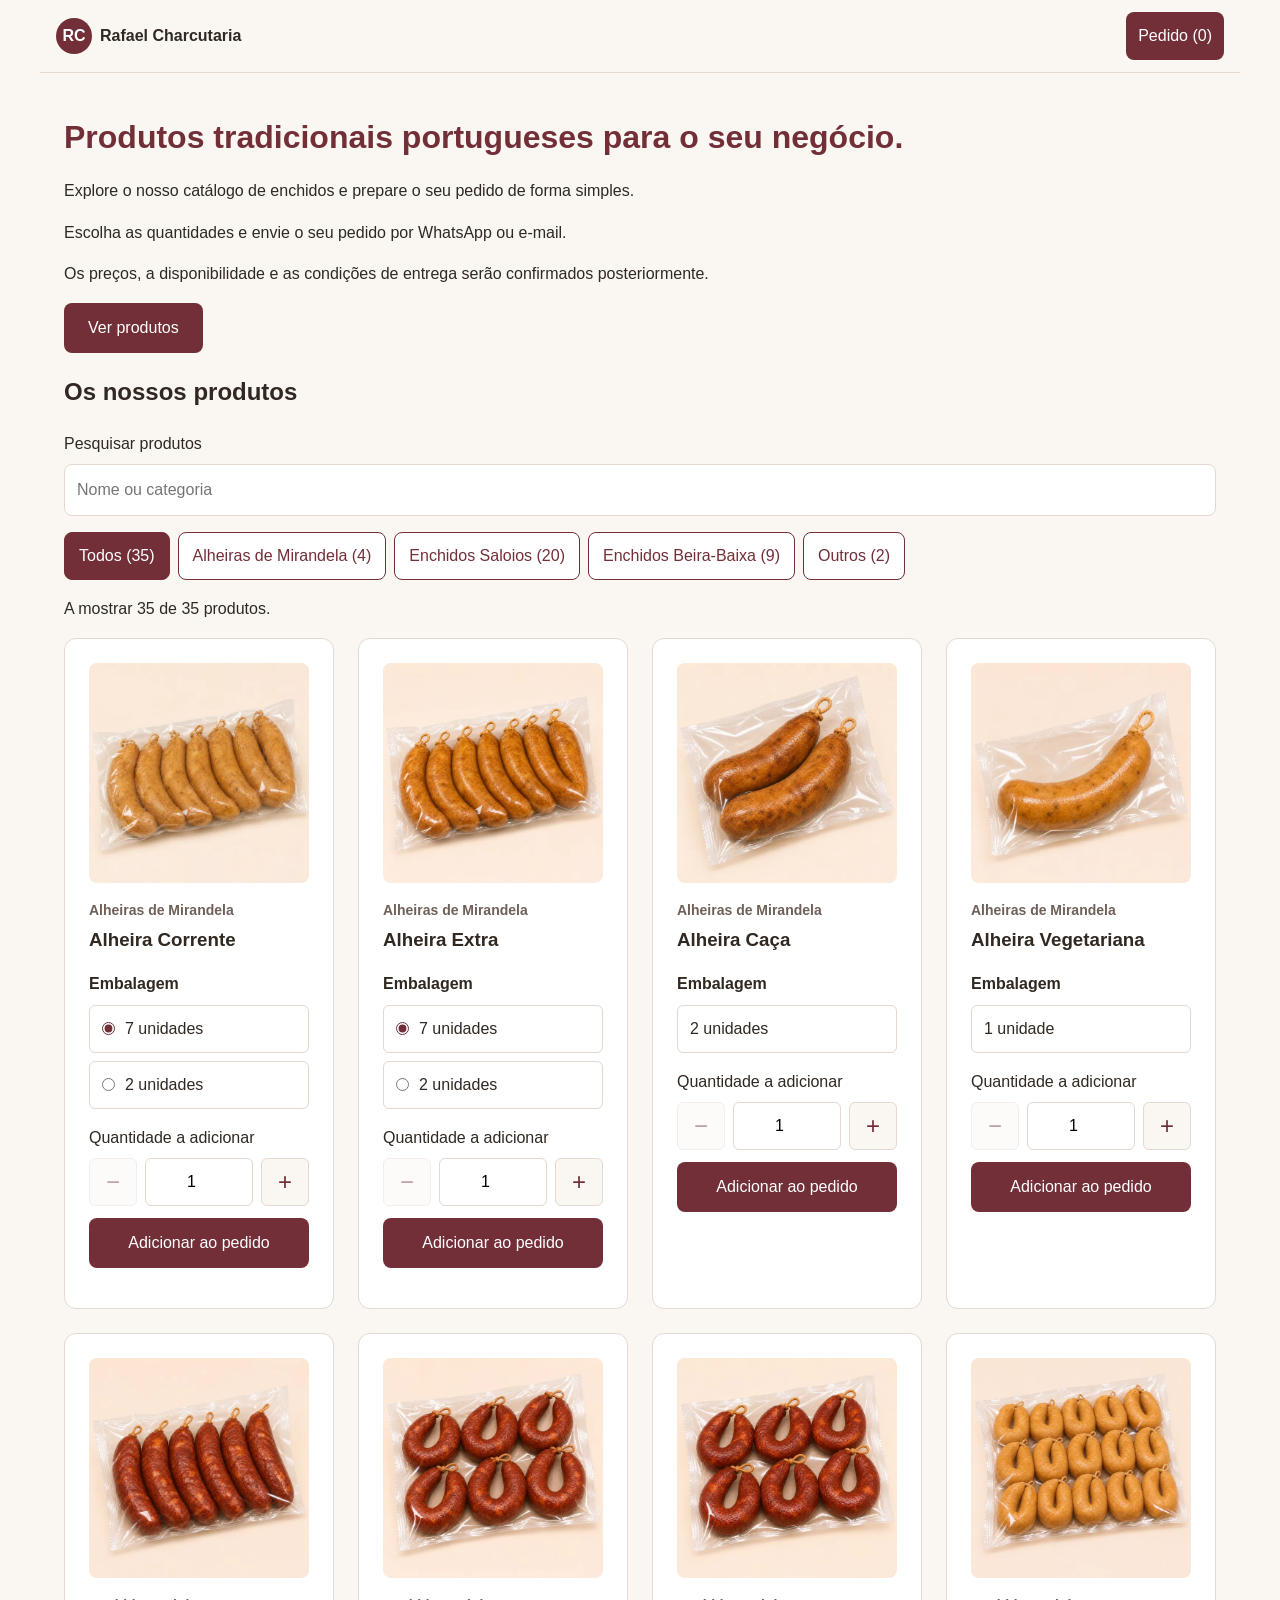
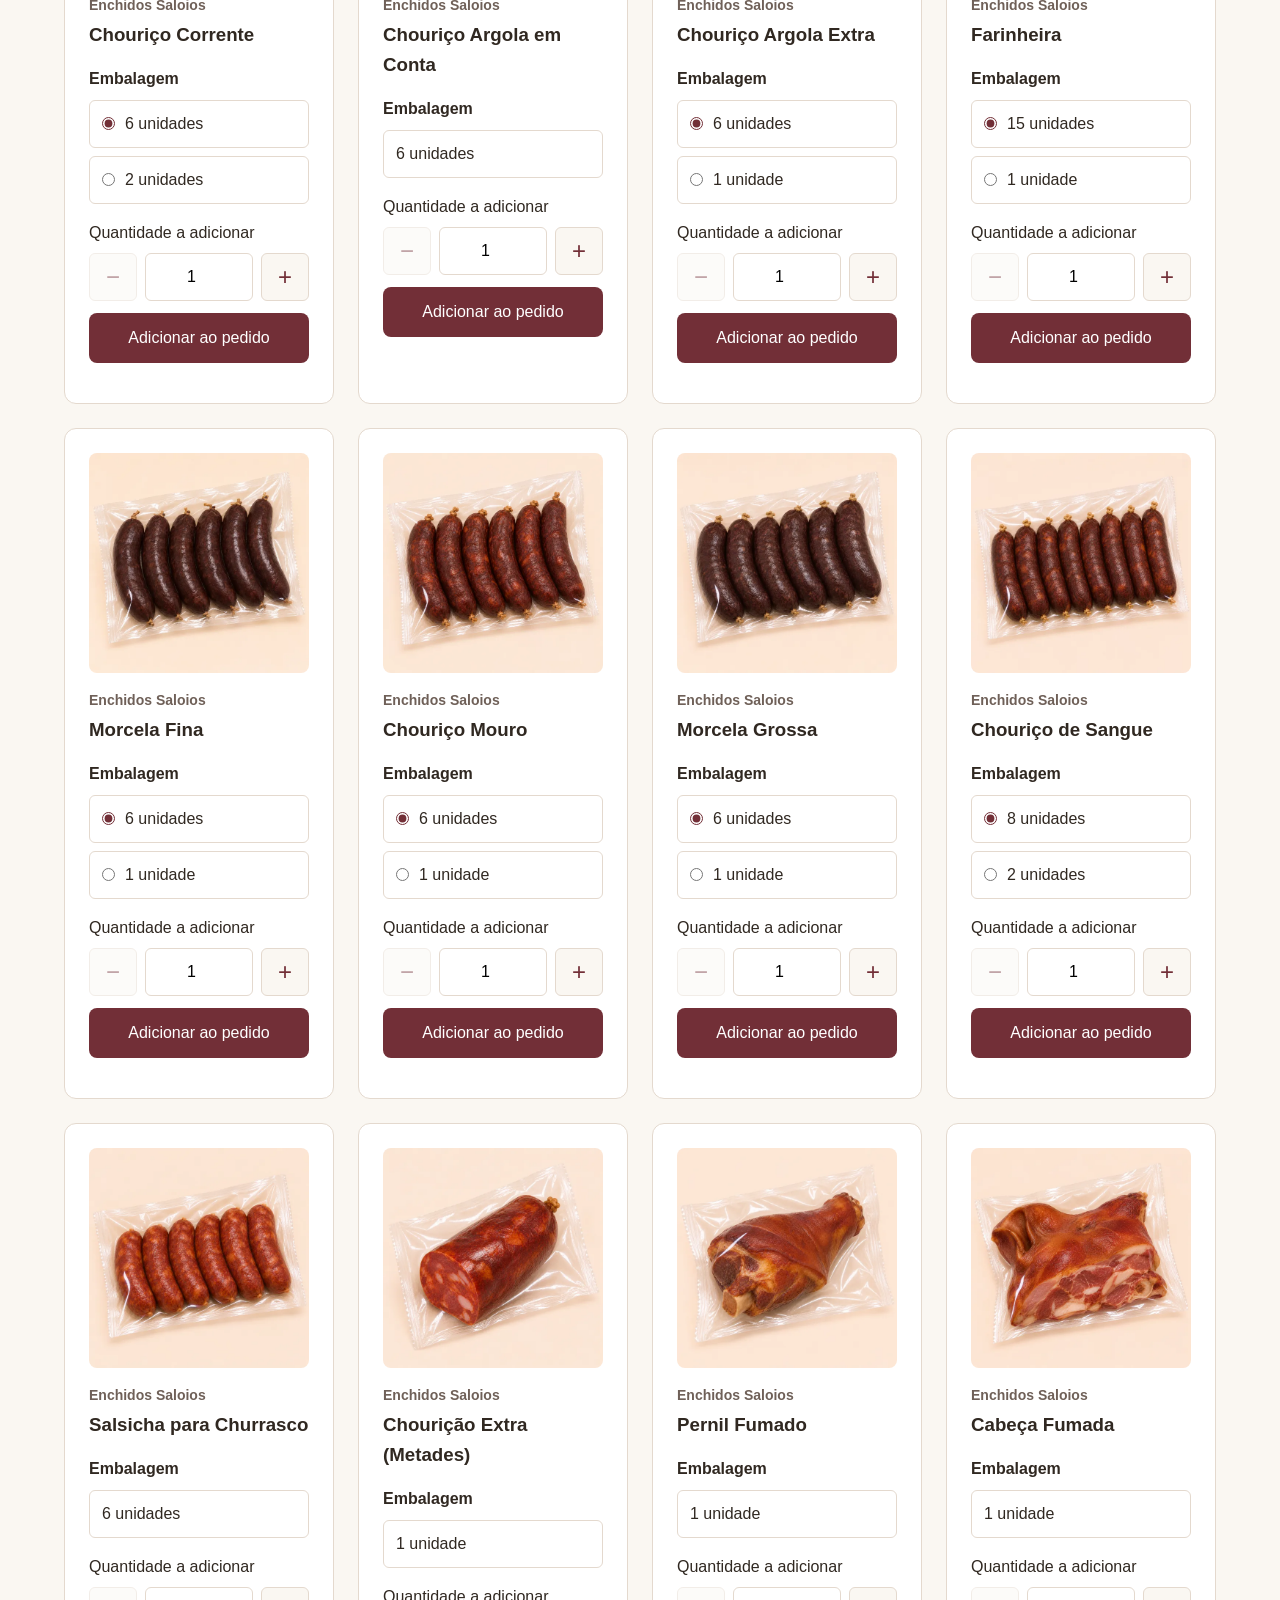
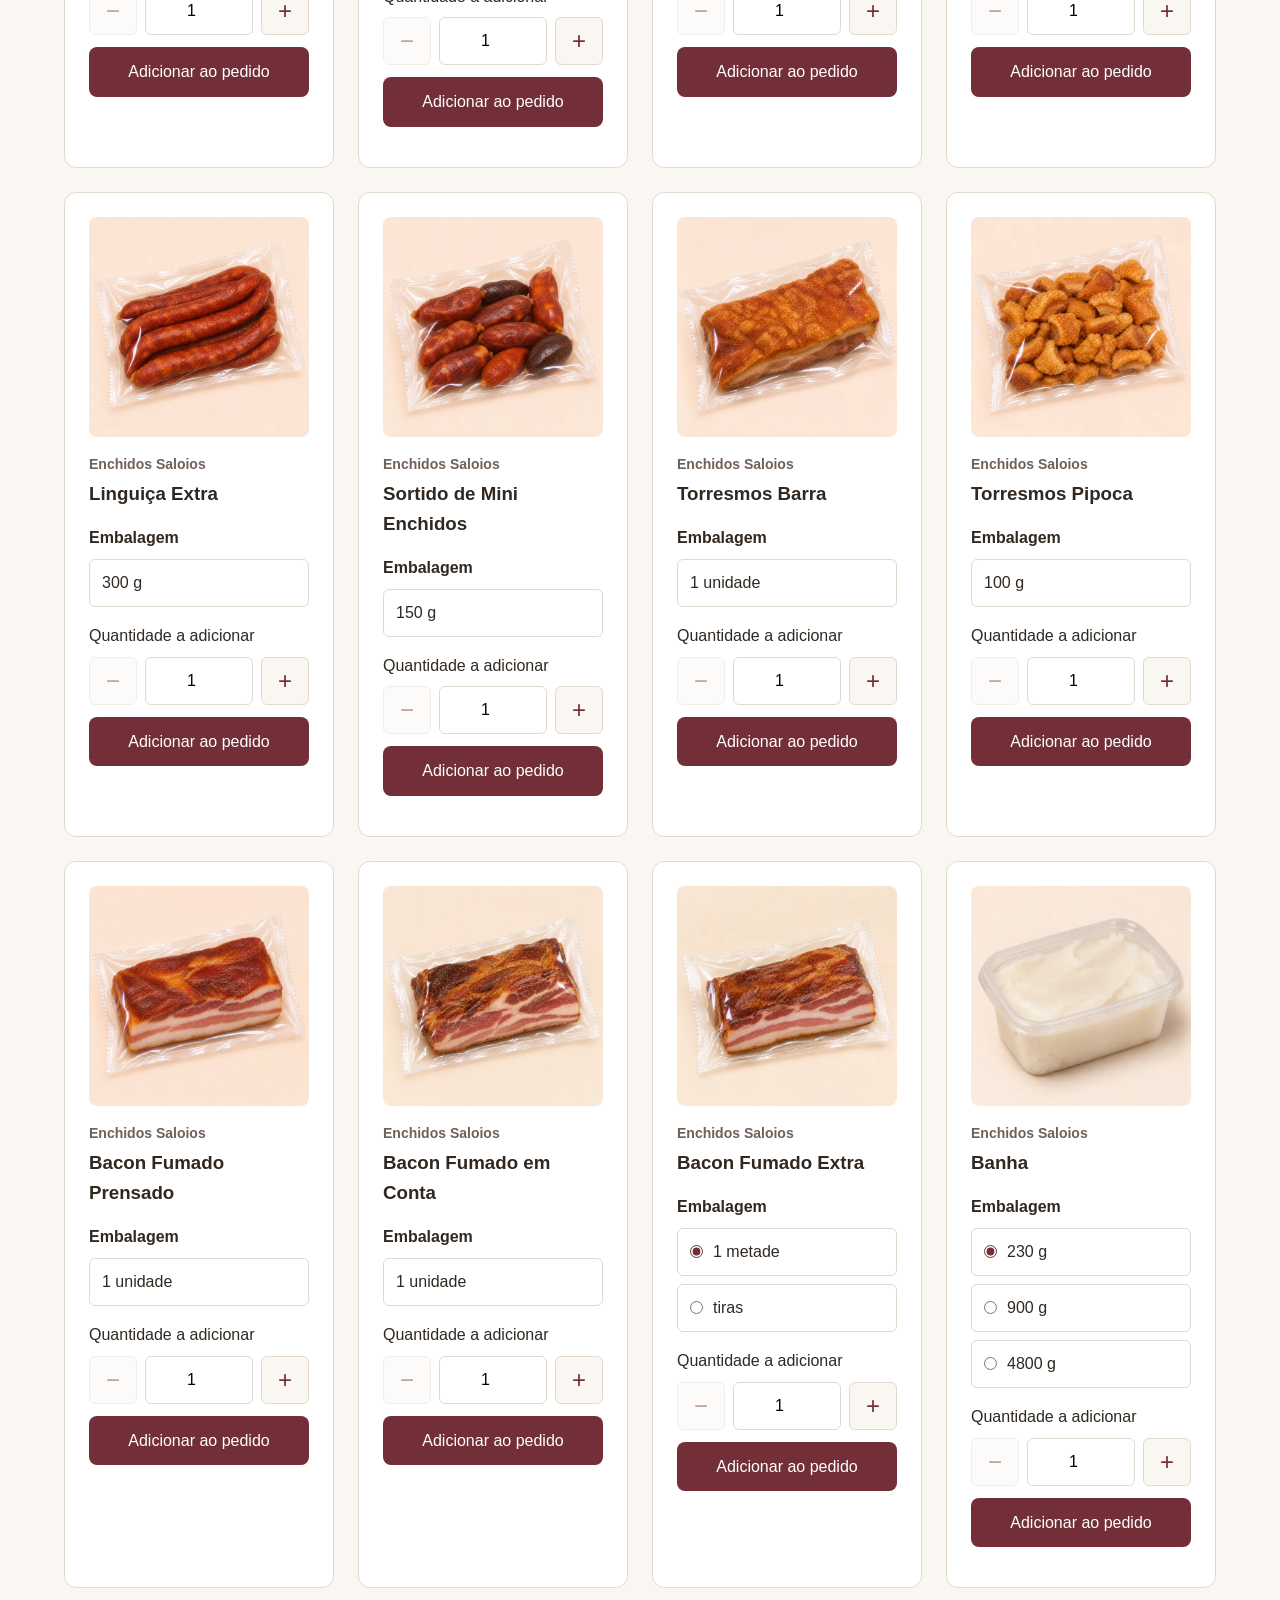
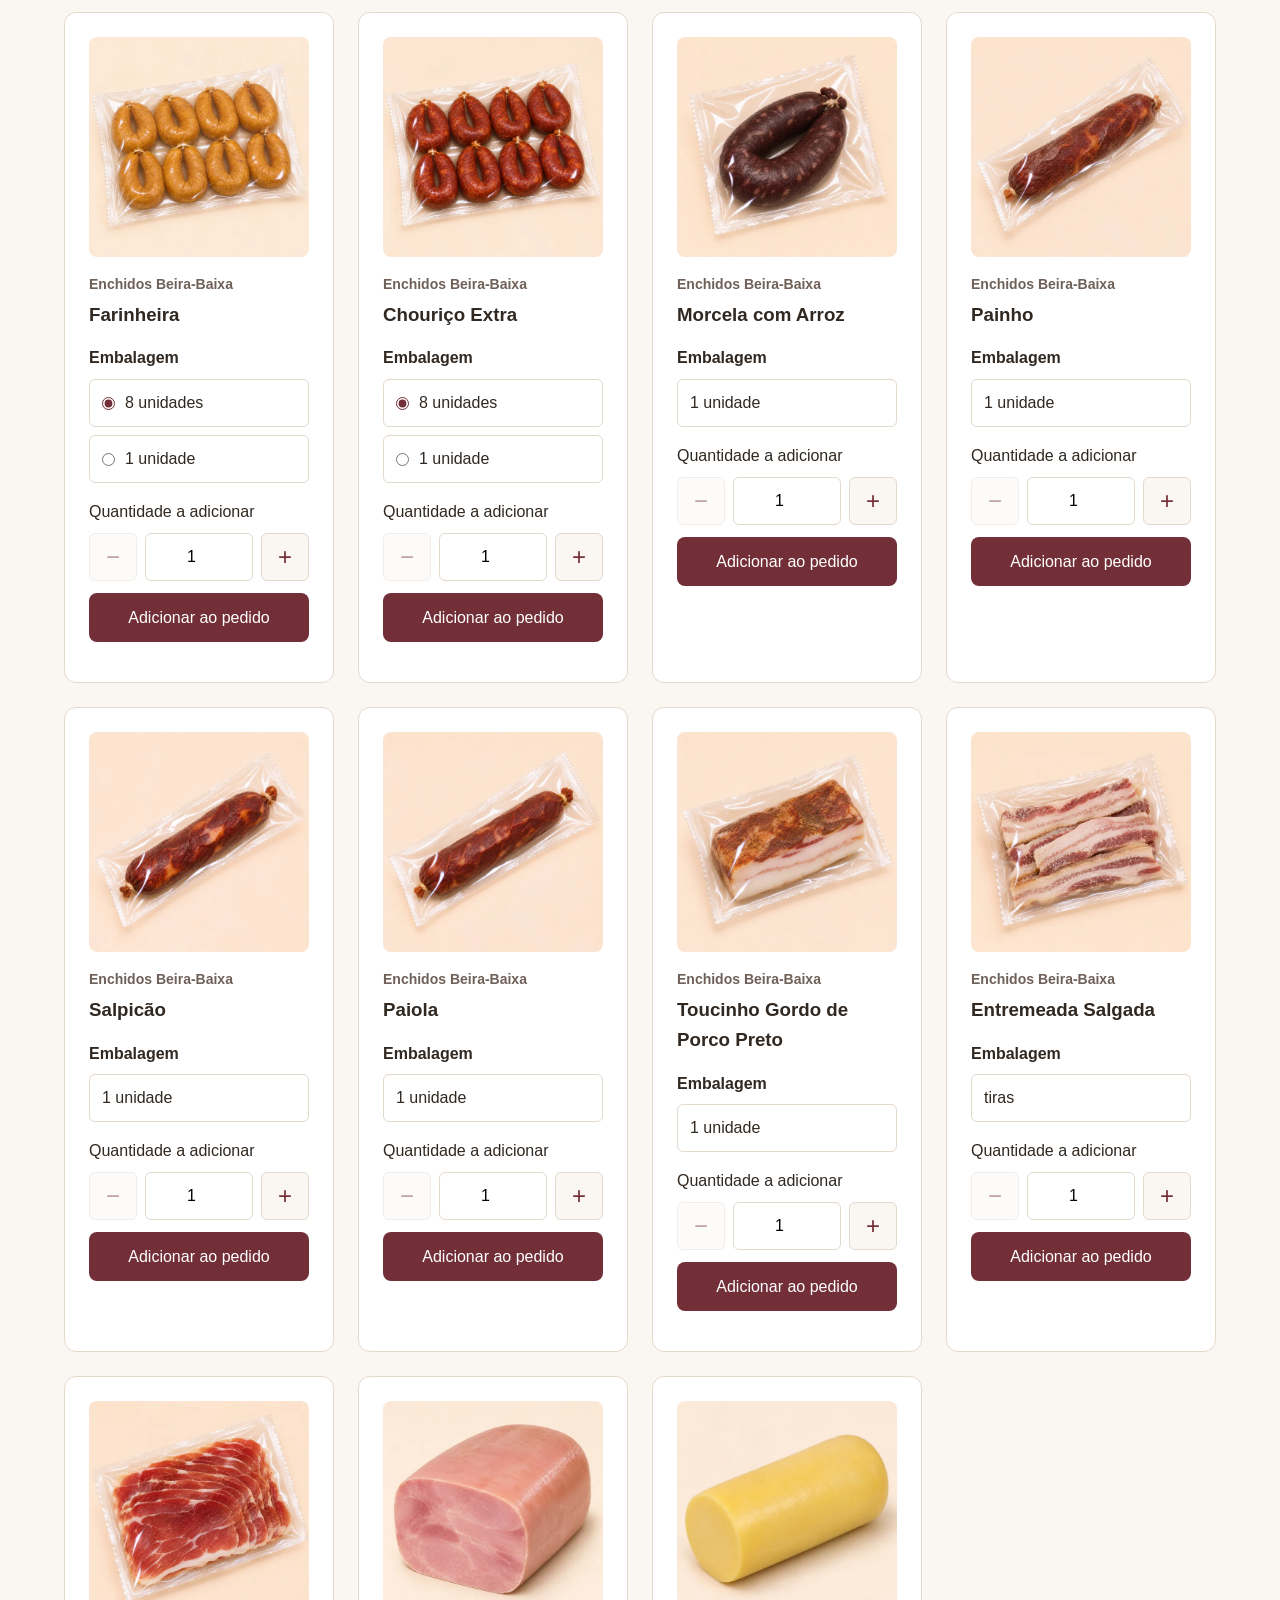
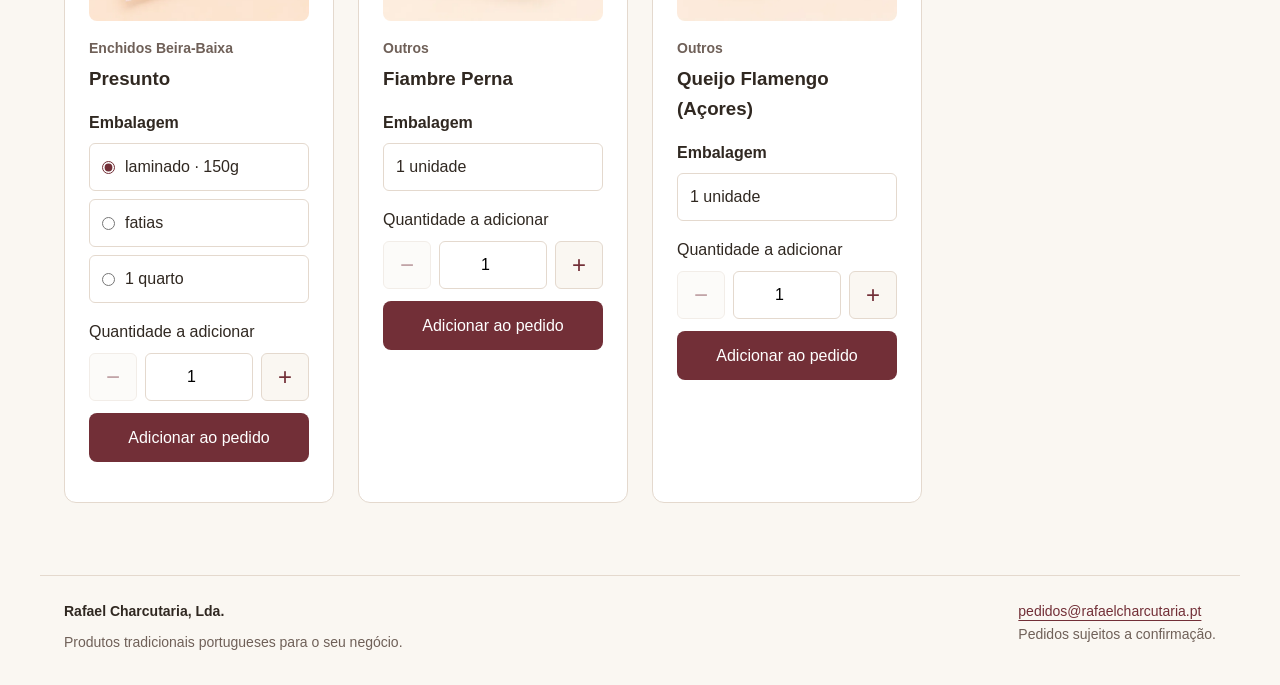
==== commit 709ab8de: "add footer Add a more appealing footer with the business name and email." ====
--- a/index.html
+++ b/index.html
@@ -135,12 +135,18 @@
 			</section>
 		</main>
 
-		<footer>
-			<p>Rafael Charcutaria, Lda.</p>
-			<p>
-				Distribuição de enchidos e produtos de charcutaria
-				para estabelecimentos comerciais.
-			</p>
+		<footer class="site-footer">
+			<div>
+				<p class="footer-name">Rafael Charcutaria, Lda.</p>
+				<p>Produtos tradicionais portugueses para o seu negócio.</p>
+			</div>
+
+			<div>
+				<a href="mailto:pedidos@rafaelcharcutaria.pt">
+					pedidos@rafaelcharcutaria.pt
+				</a>
+				<p>Pedidos sujeitos a confirmação.</p>
+			</div>
 		</footer>
 	</body>
 </html>
--- a/style.css
+++ b/style.css
@@ -417,3 +417,33 @@
 	display: block;
 	flex-shrink: 0;
 }
+
+.site-footer {
+	display: flex;
+	flex-wrap: wrap;
+	justify-content: space-between;
+	gap: 24px;
+	margin-top: 48px;
+	border-top: 1px solid #e4d9ce;
+	color: #6f6058;
+	font-size: 14px;
+}
+
+.site-footer p {
+	margin: 0 0 8px;
+}
+
+.footer-name {
+	color: #302821;
+	font-weight: 700;
+}
+
+.site-footer a {
+	color: #722f37;
+	text-underline-offset: 4px;
+}
+
+.site-footer a:focus-visible {
+	outline: 3px solid #722f37;
+	outline-offset: 4px;
+}
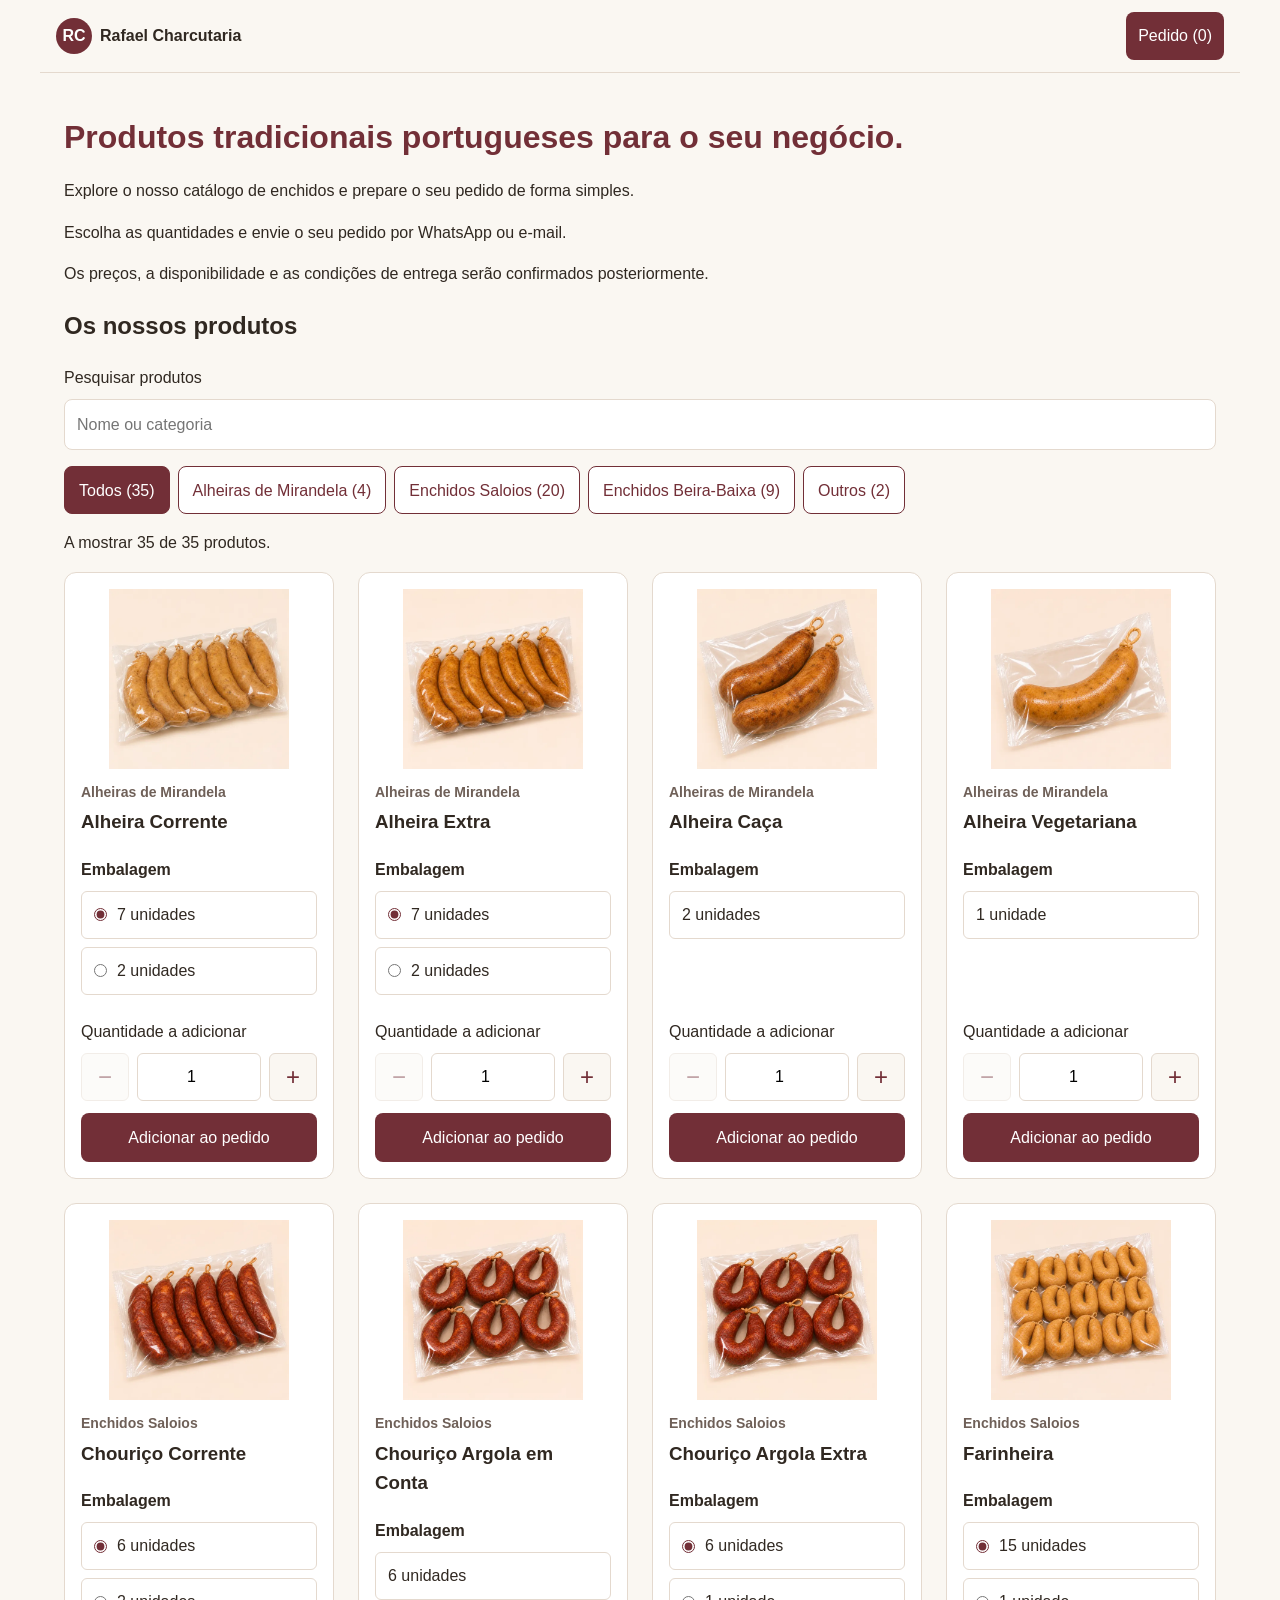
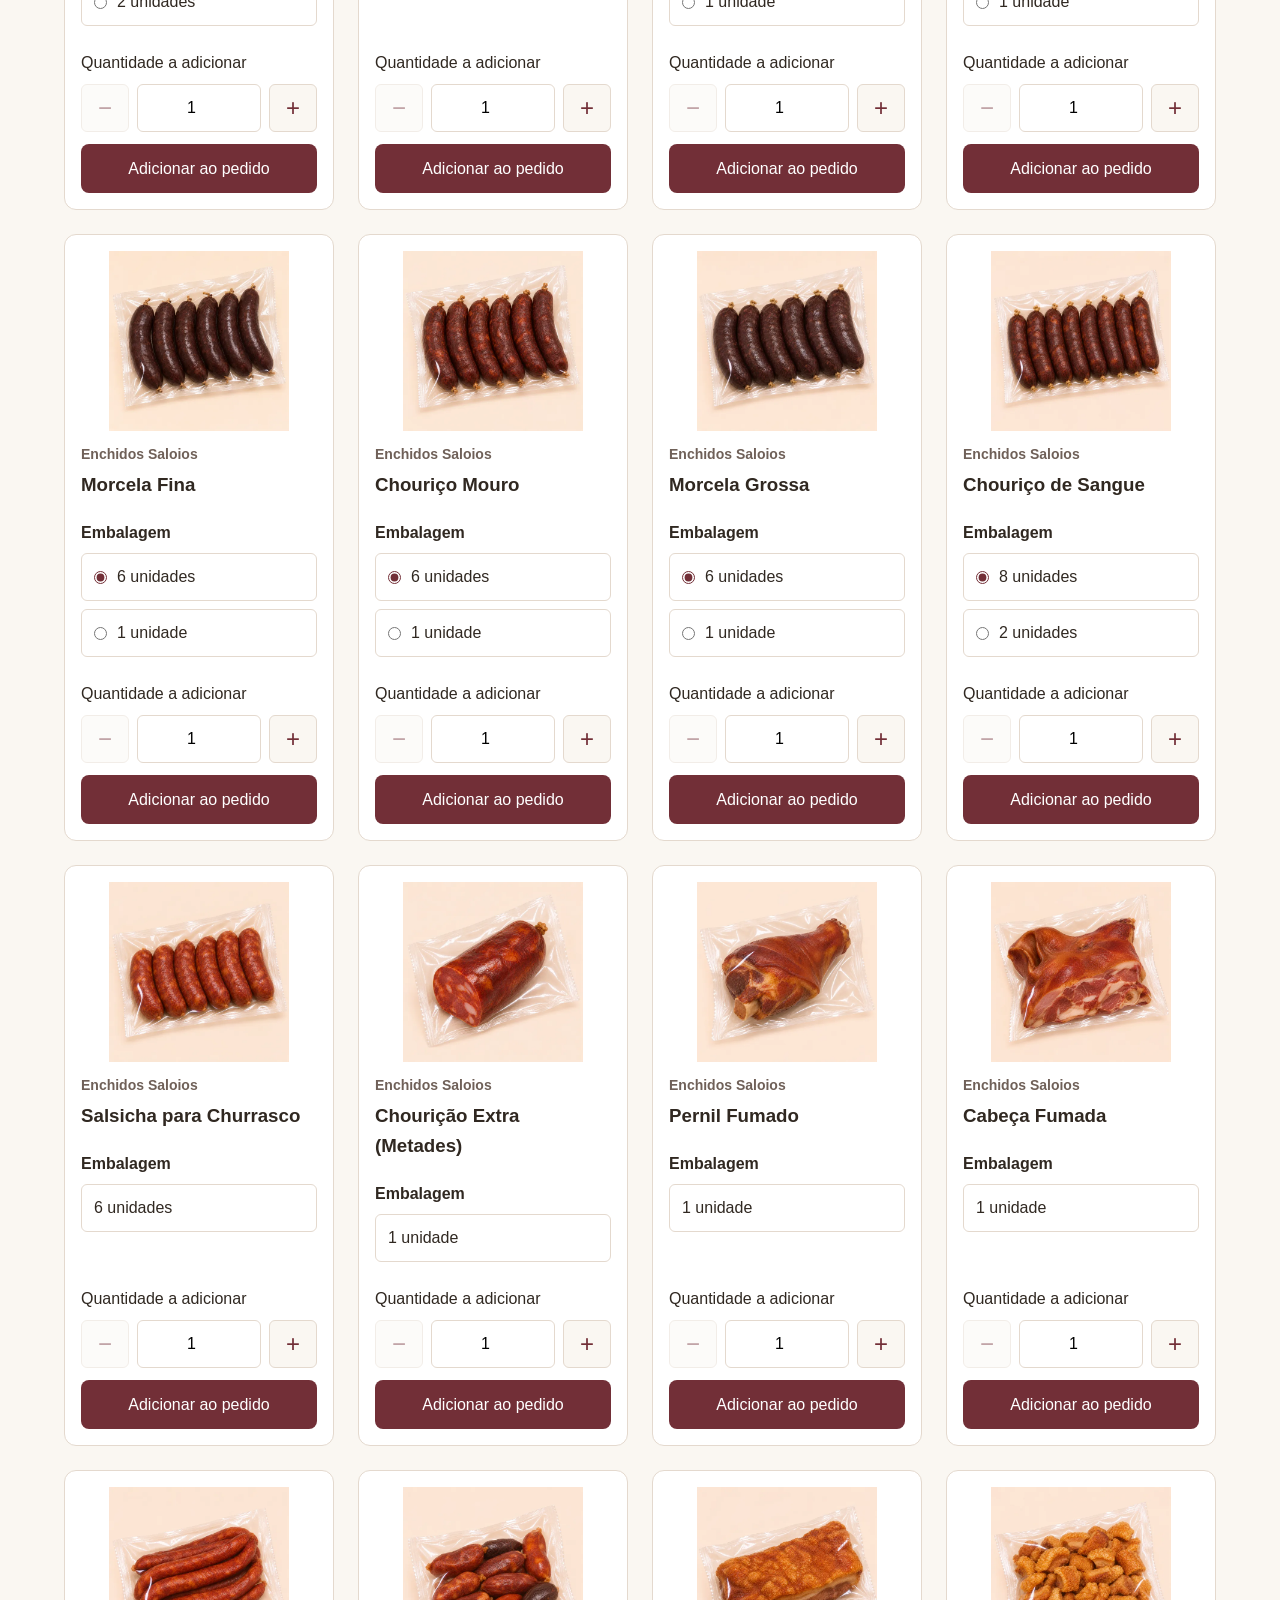
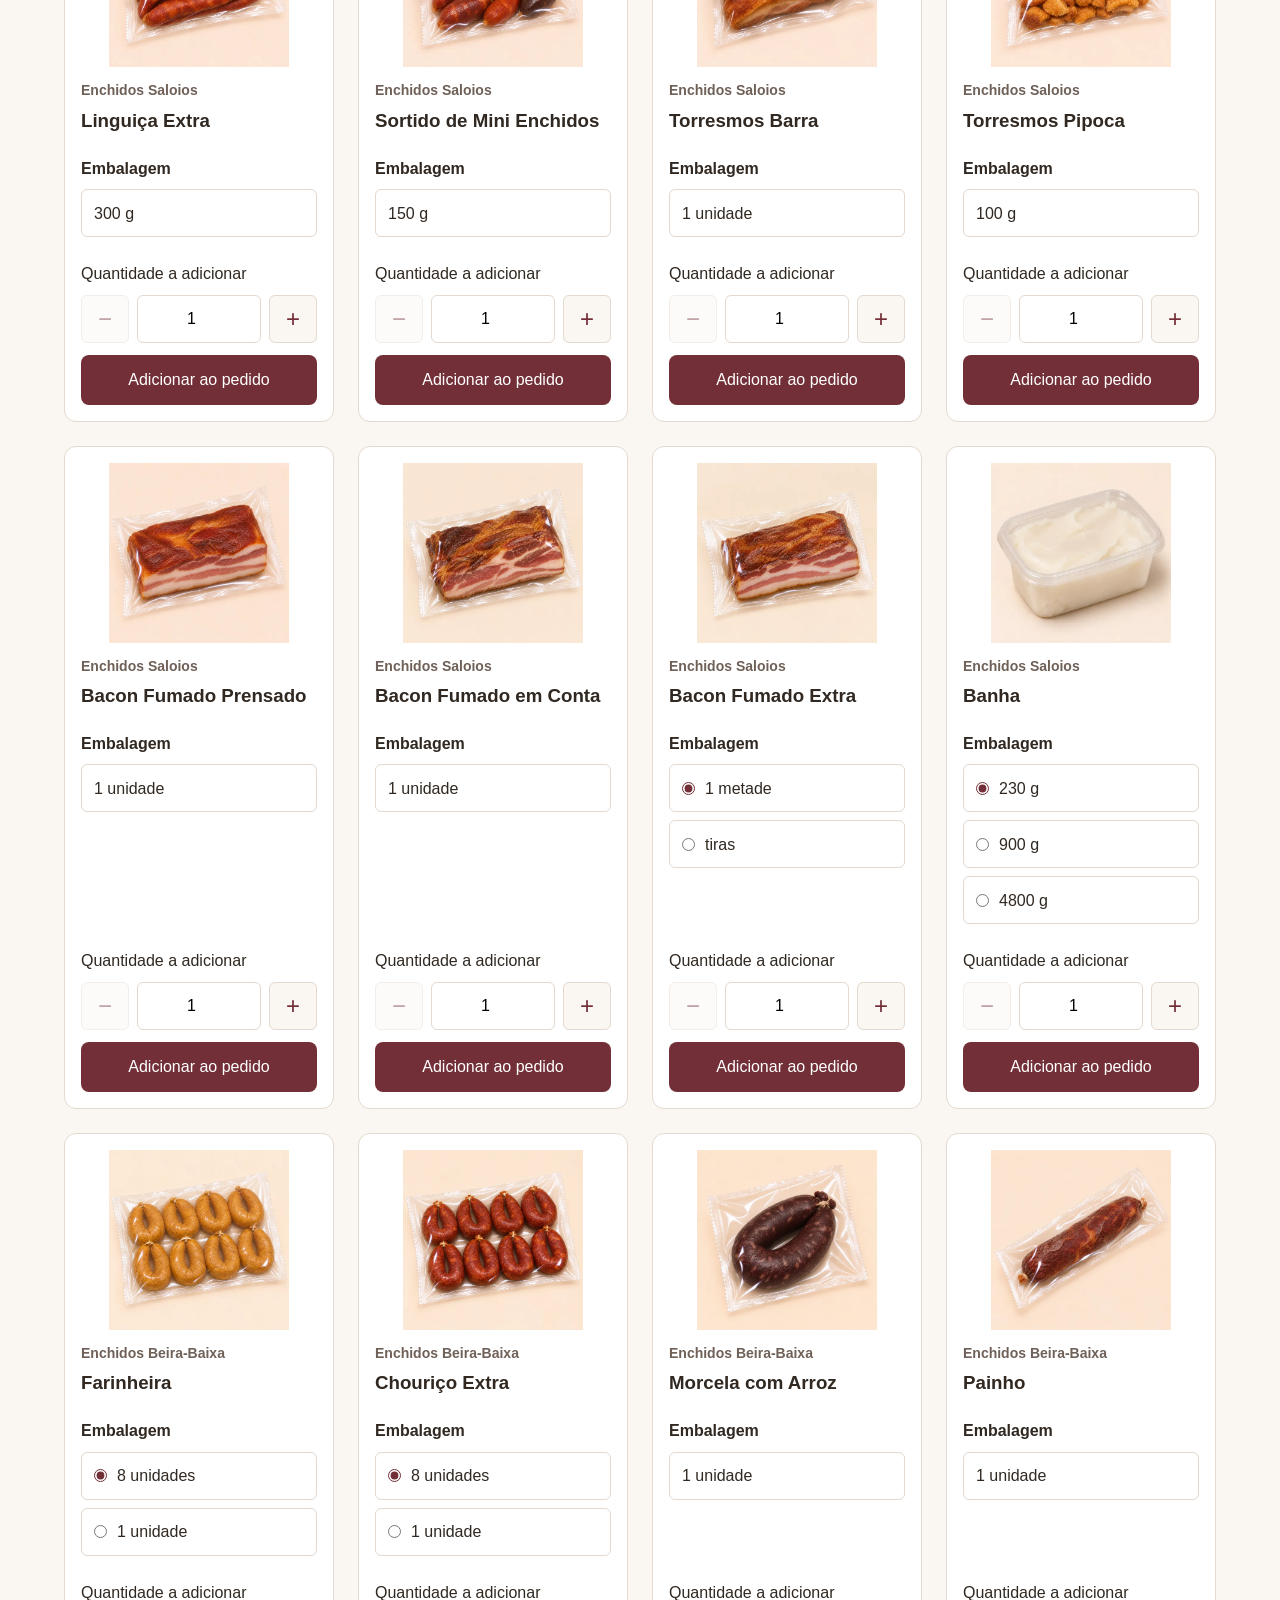
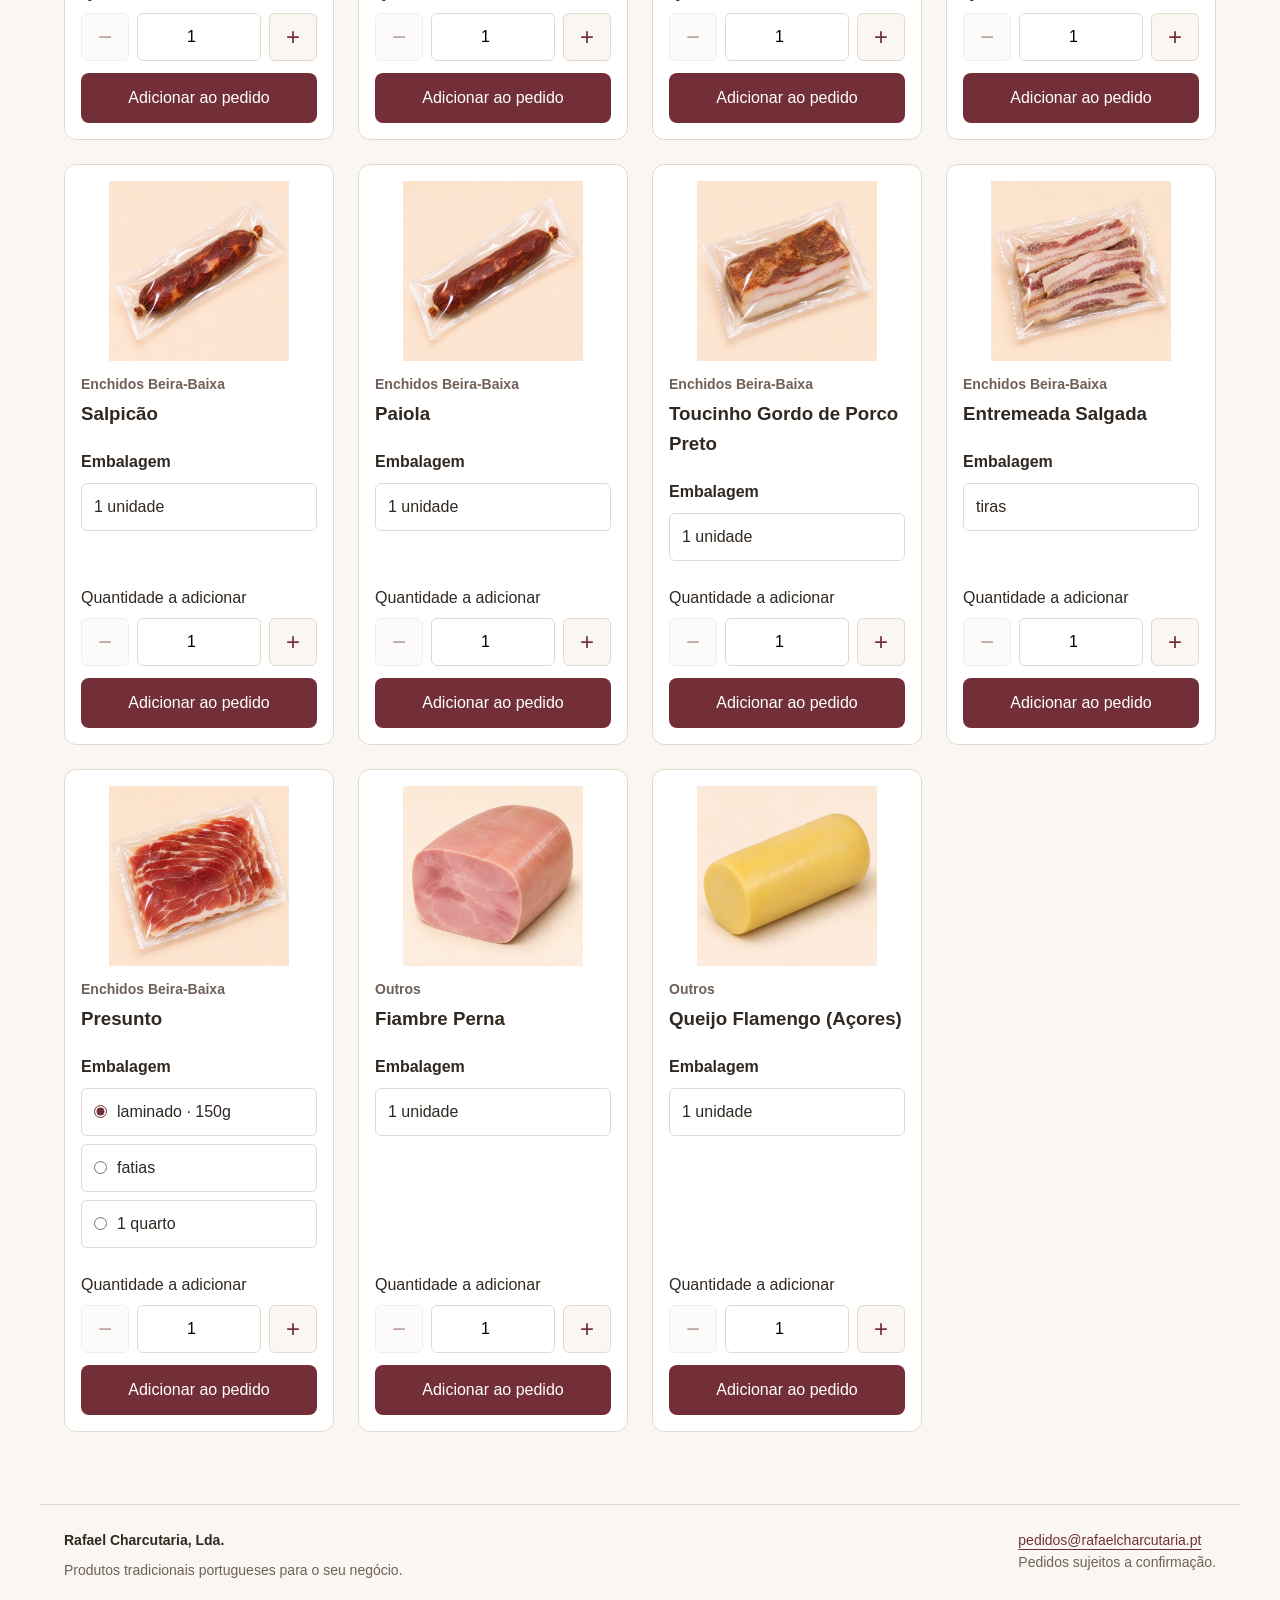
==== commit 0c848304: "make product cards more compact Reduce card spacing and image height, show the confirmation inside t" ====
--- a/index.html
+++ b/index.html
@@ -32,8 +32,6 @@
 
 			<p>Escolha as quantidades e envie o seu pedido por WhatsApp ou e-mail.</p>
 			<p>Os preços, a disponibilidade e as condições de entrega serão confirmados posteriormente.</p>
-
-			<a class="button" href="#produtos">Ver produtos</a>
 
 			<section id="produtos">
 				<h2>Os nossos produtos</h2>
--- a/style.css
+++ b/style.css
@@ -165,7 +165,9 @@
 }
 
 .product-card {
-	padding: 24px;
+	display: flex;
+	flex-direction: column;
+	padding: 16px;
 	background-color: #ffffff;
 	border: 1px solid #e4d9ce;
 	border-radius: 12px;
@@ -174,12 +176,13 @@
 .product-card img {
 	display: block;
 	width: 100%;
-	height: auto;
+	height: 180px;
+	object-fit: contain;
 	border-radius: 8px;
 }
 
 .product-category {
-	margin: 16px 0 4px;
+	margin: 12px 0 4px;
 	color: #6f6058;
 	font-size: 14px;
 	font-weight: 600;
@@ -190,7 +193,7 @@
 }
 
 .product-formats {
-	margin: 16px 0;
+	margin: 12px 0;
 	padding: 0;
 	border: none;
 }
@@ -228,7 +231,8 @@
 }
 
 .product-actions {
-	margin-top: 16px;
+	margin-top: auto;
+	padding-top: 12px;
 }
 
 .quantity-control label {
@@ -275,6 +279,22 @@
 .add-to-cart {
 	width: 100%;
 	margin-top: 12px;
+}
+
+.product-feedback:empty {
+	display: none;
+}
+
+.product-feedback.is-success {
+	position: absolute;
+	width: 1px;
+	height: 1px;
+	padding: 0;
+	margin: -1px;
+	overflow: hidden;
+	clip-path: inset(50%);
+	white-space: nowrap;
+	border: 0;
 }
 
 .order-summary {
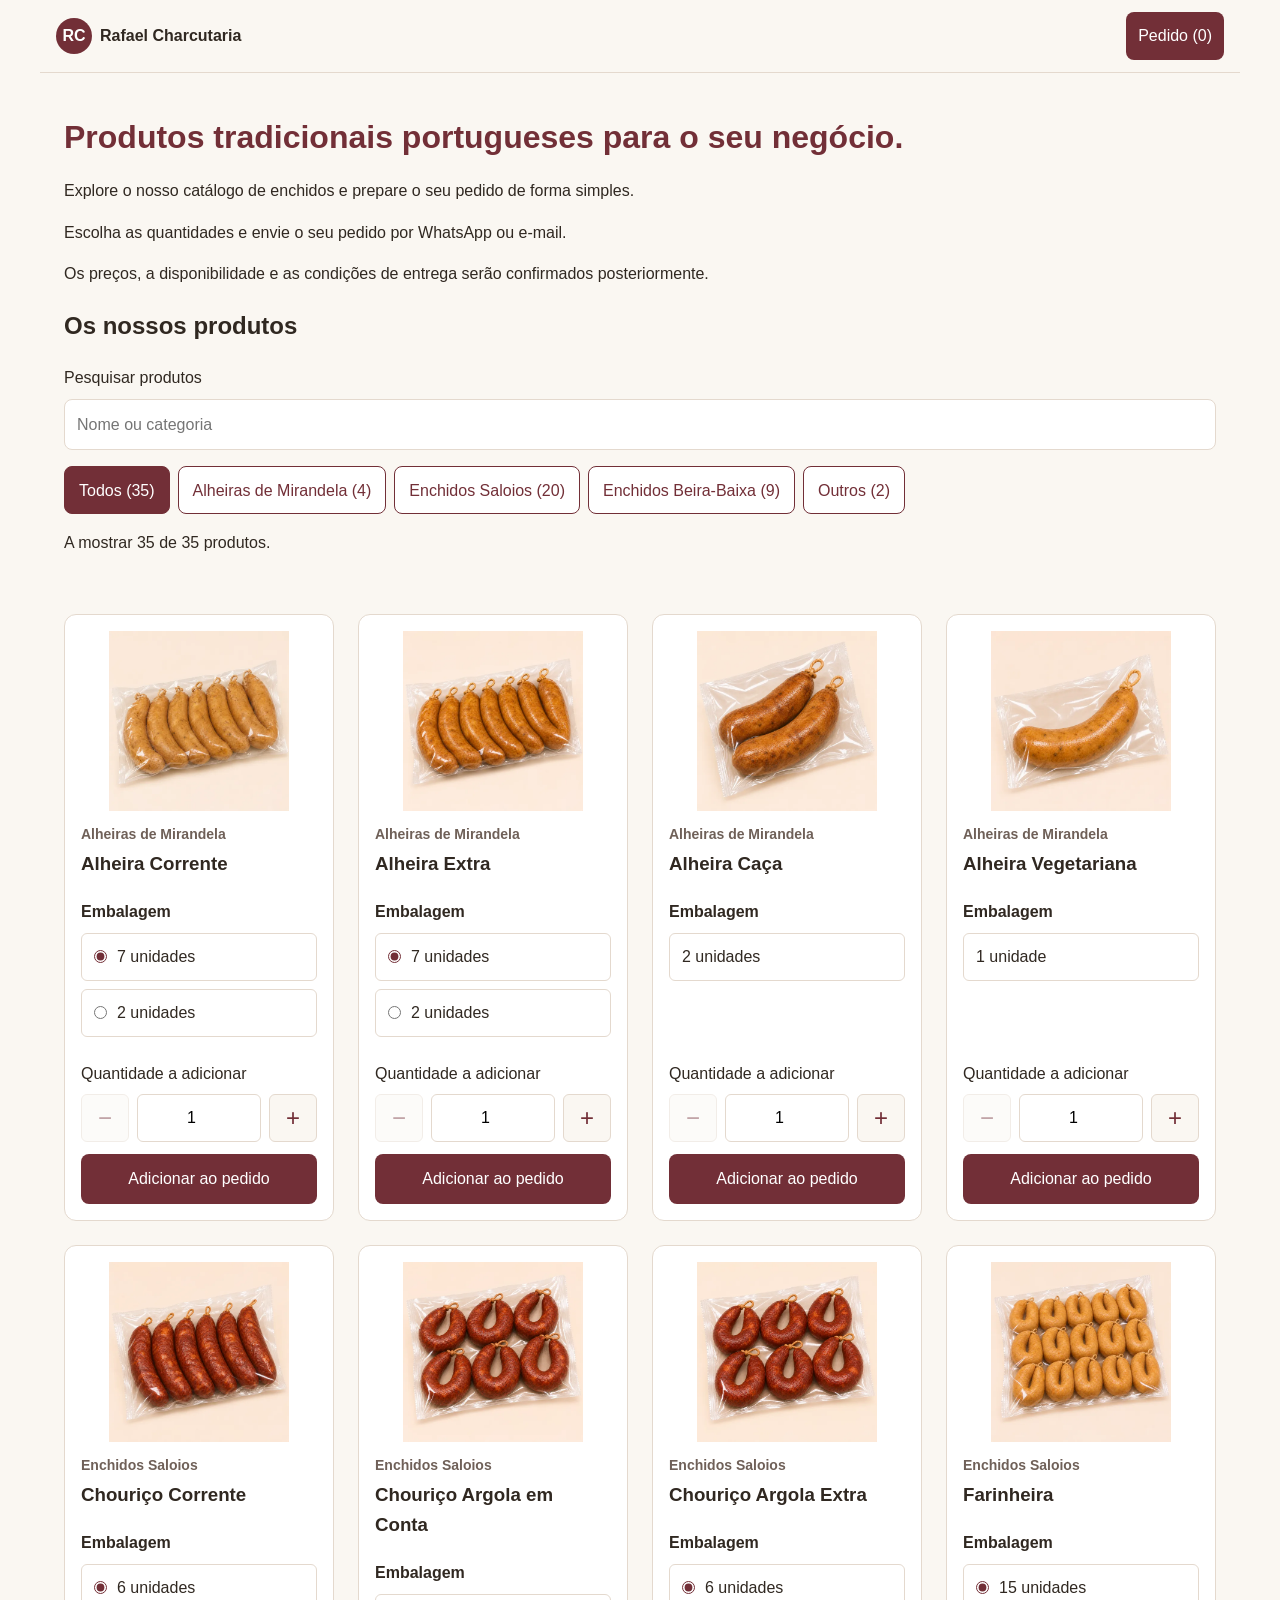
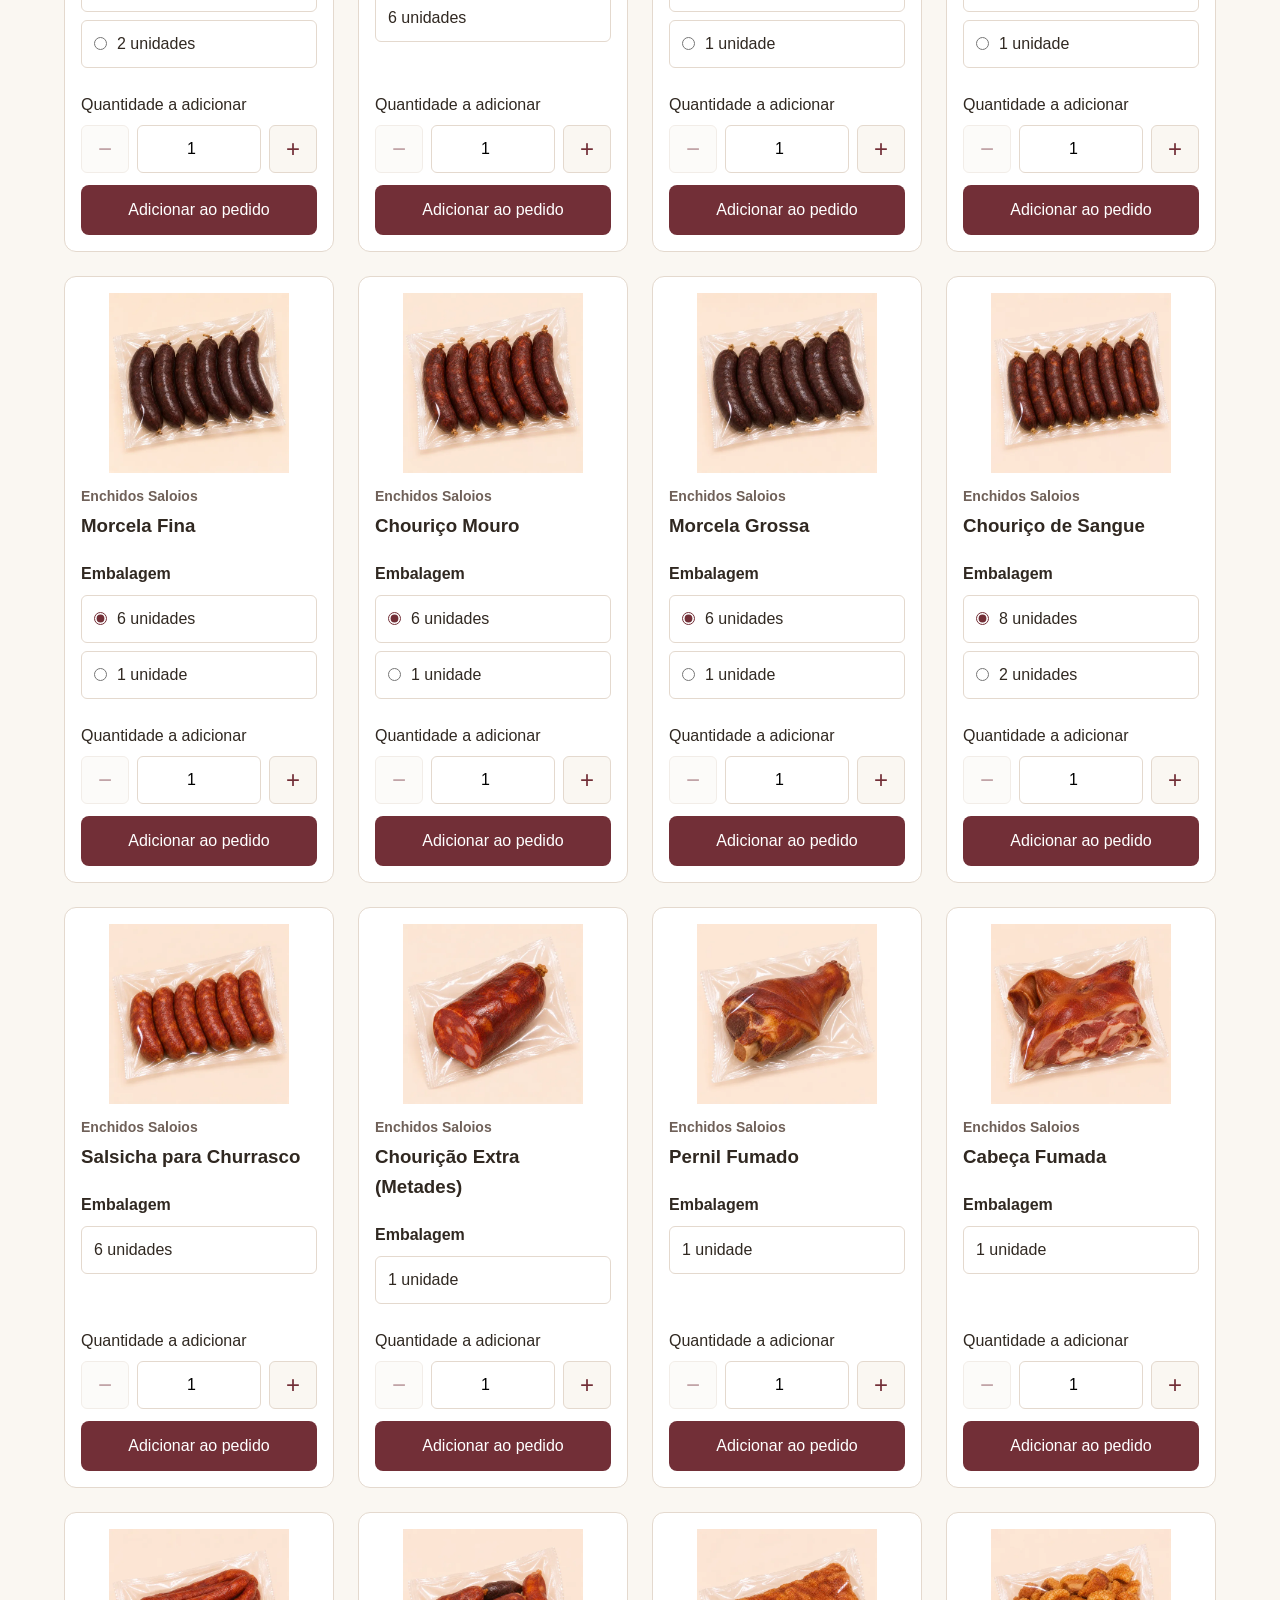
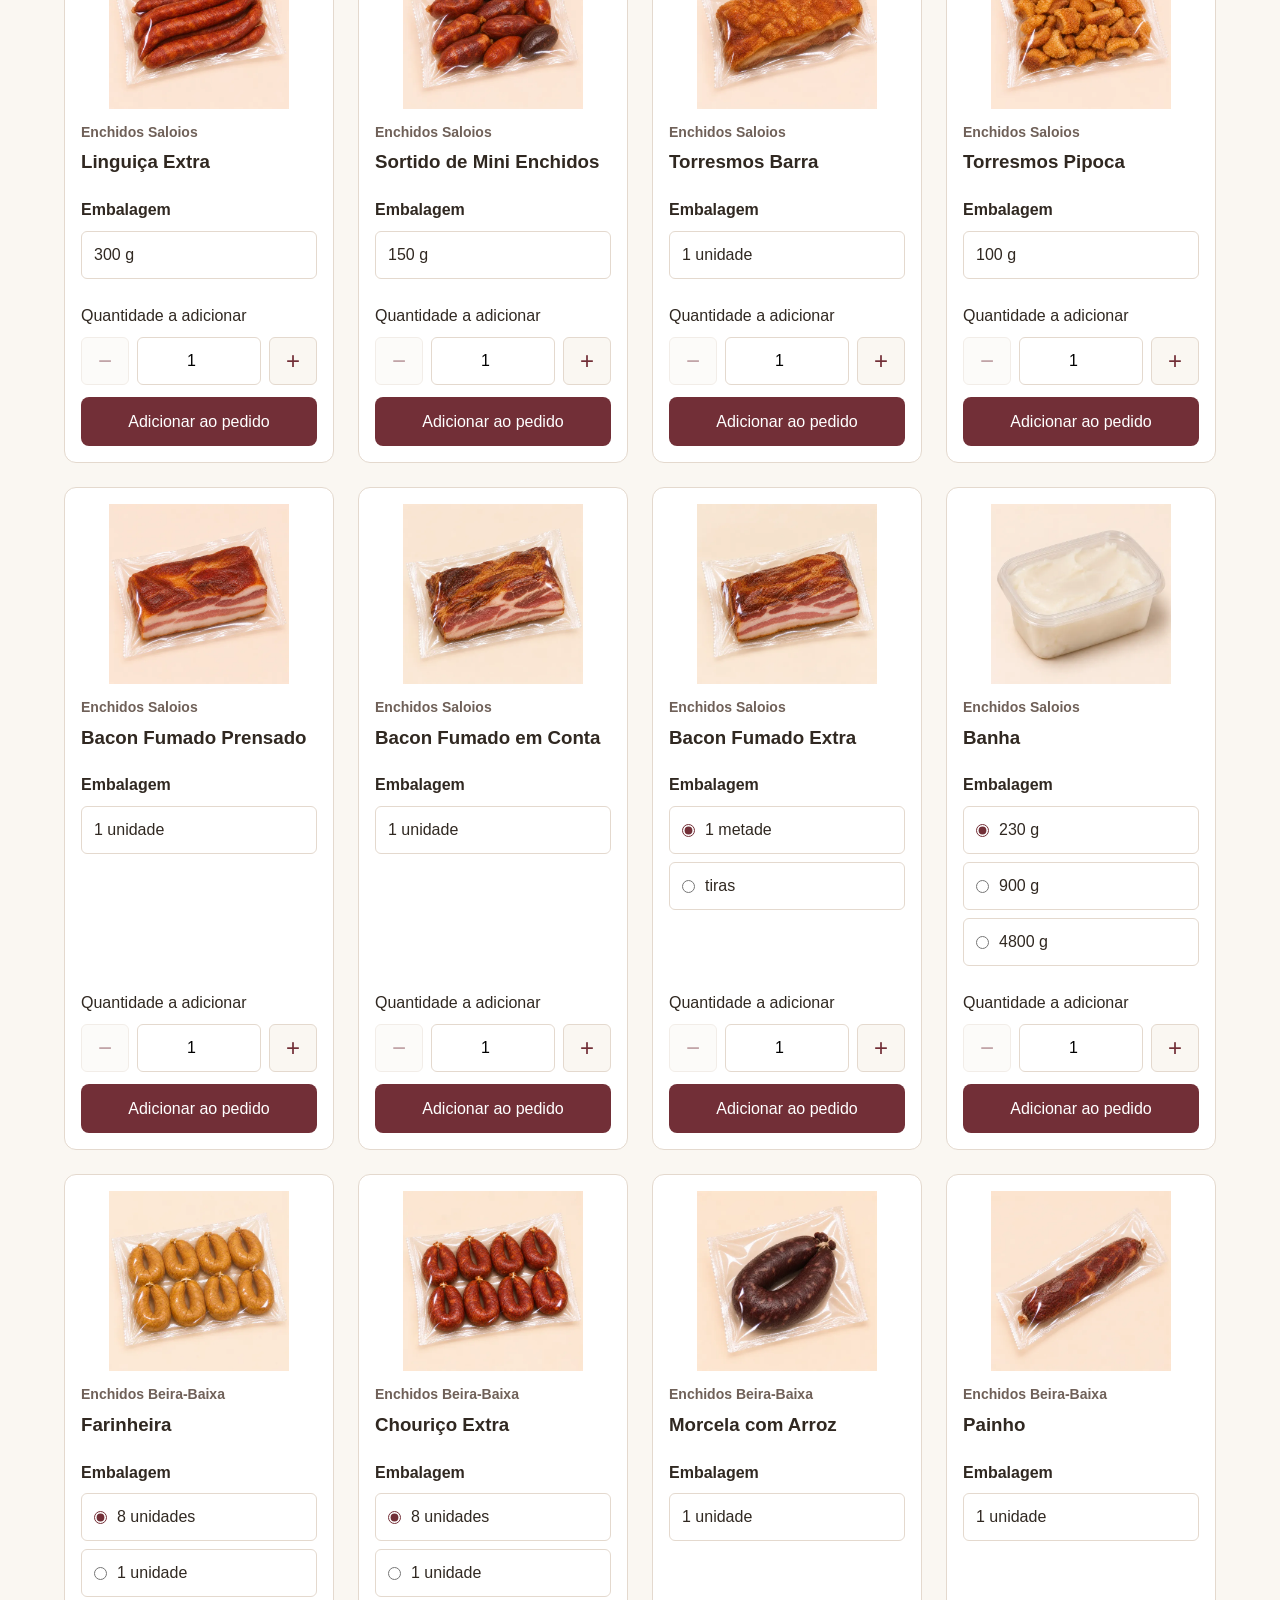
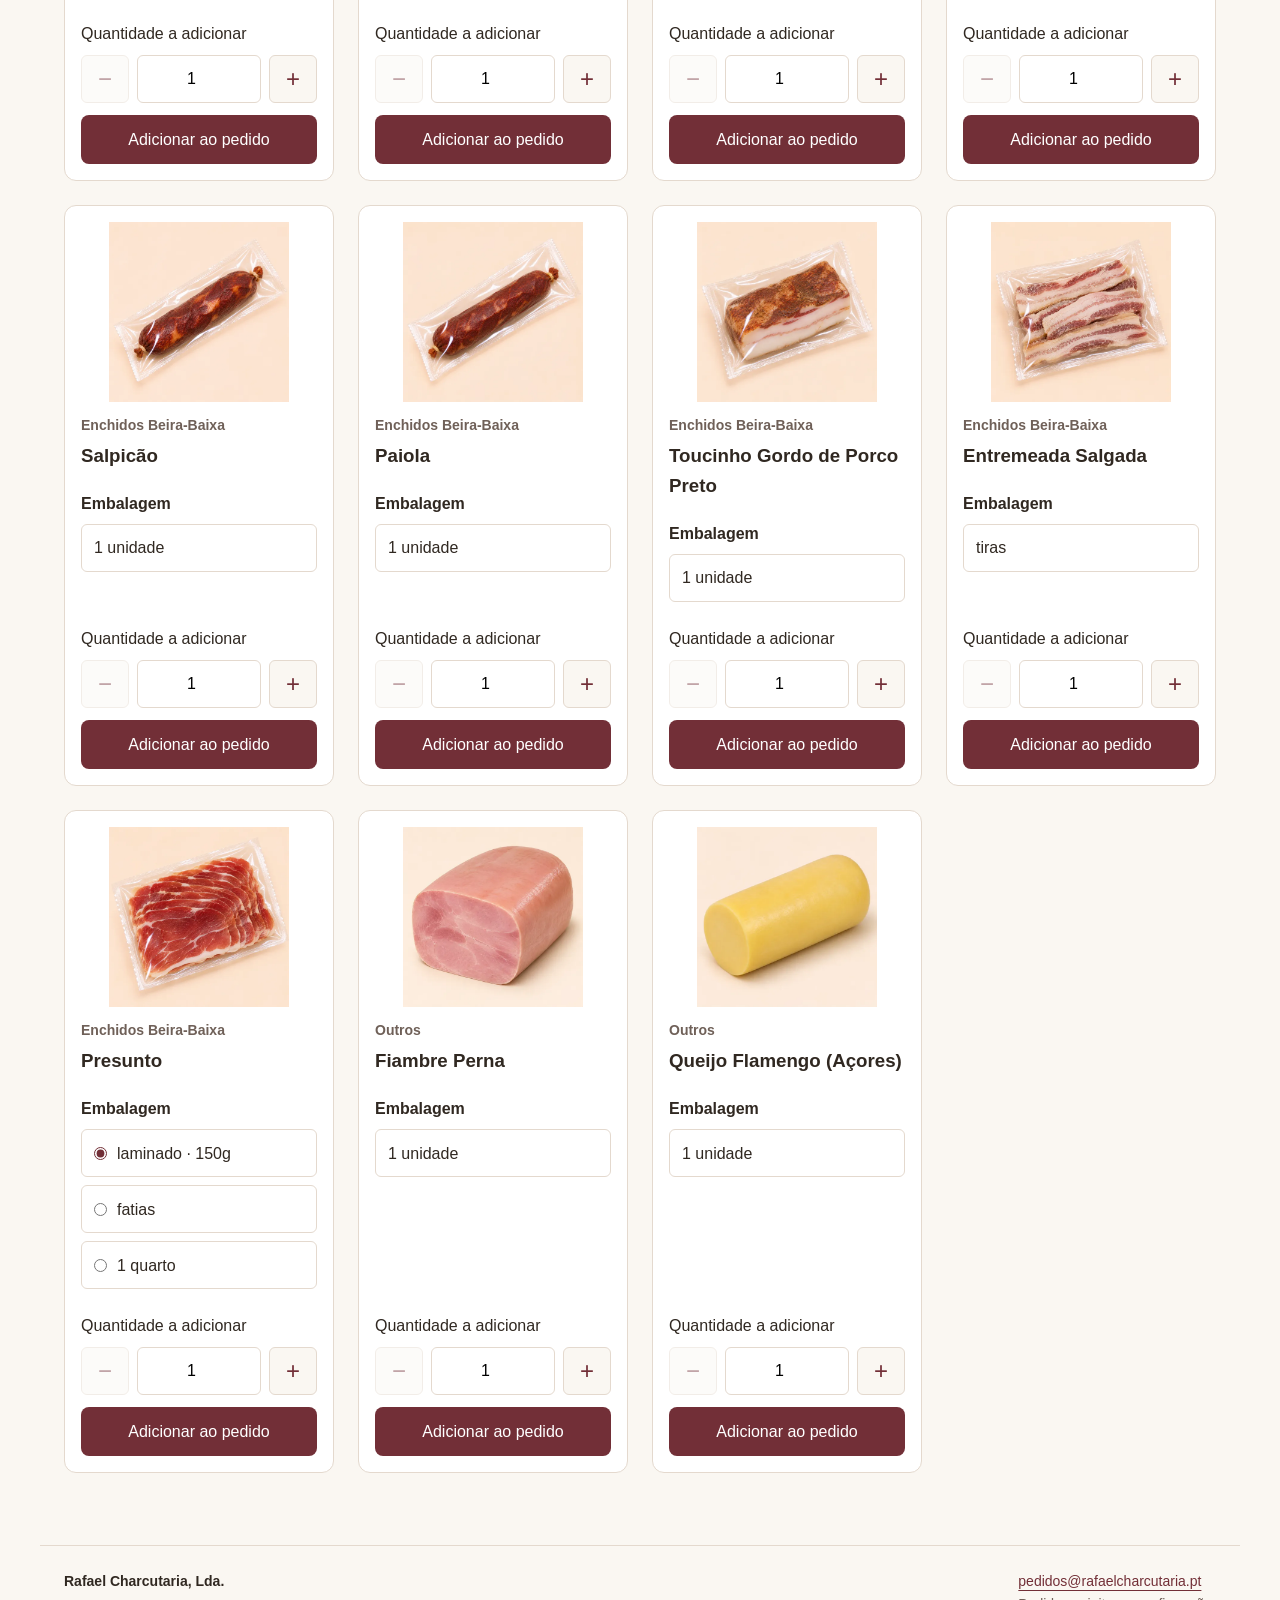
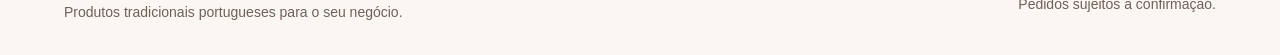
==== commit cf8ee40c: "reserve space while the catalogue loads Reserve space for the product grid and status message to red" ====
--- a/index.html
+++ b/index.html
@@ -5,6 +5,11 @@
 		<meta name="viewport" content="width=device-width, initial-scale=1">
 
 		<title>Rafael Charcutaria</title>
+
+		<meta
+			name="description"
+			content="Explore o catálogo de produtos tradicionais portugueses."
+		>
 
 		<link rel="stylesheet" href="style.css">
 		<script src="main.js" defer></script>
@@ -72,7 +77,7 @@
 
 				<p id="cart-feedback" role="status"></p>
 
-				<div class="product-grid">
+				<div class="product-grid is-loading">
 					<template id="product-card-template">
 						<article class="product-card">
 							<img width="600" height="600" loading="lazy">
--- a/style.css
+++ b/style.css
@@ -154,6 +154,11 @@
 	outline-offset: 3px;
 }
 
+#catalogue-results,
+#cart-feedback {
+	min-height: 1.6em;
+}
+
 .product-card[hidden] {
 	display:none;
 }
@@ -162,6 +167,11 @@
 	display: grid;
 	gap: 24px;
 	grid-template-columns: repeat(auto-fit, minmax(240px, 1fr));
+}
+
+/* Reserve space so the footer doesn't appear before the catalogue loads. */
+.product-grid.is-loading {
+	min-height: 100vh;
 }
 
 .product-card {
